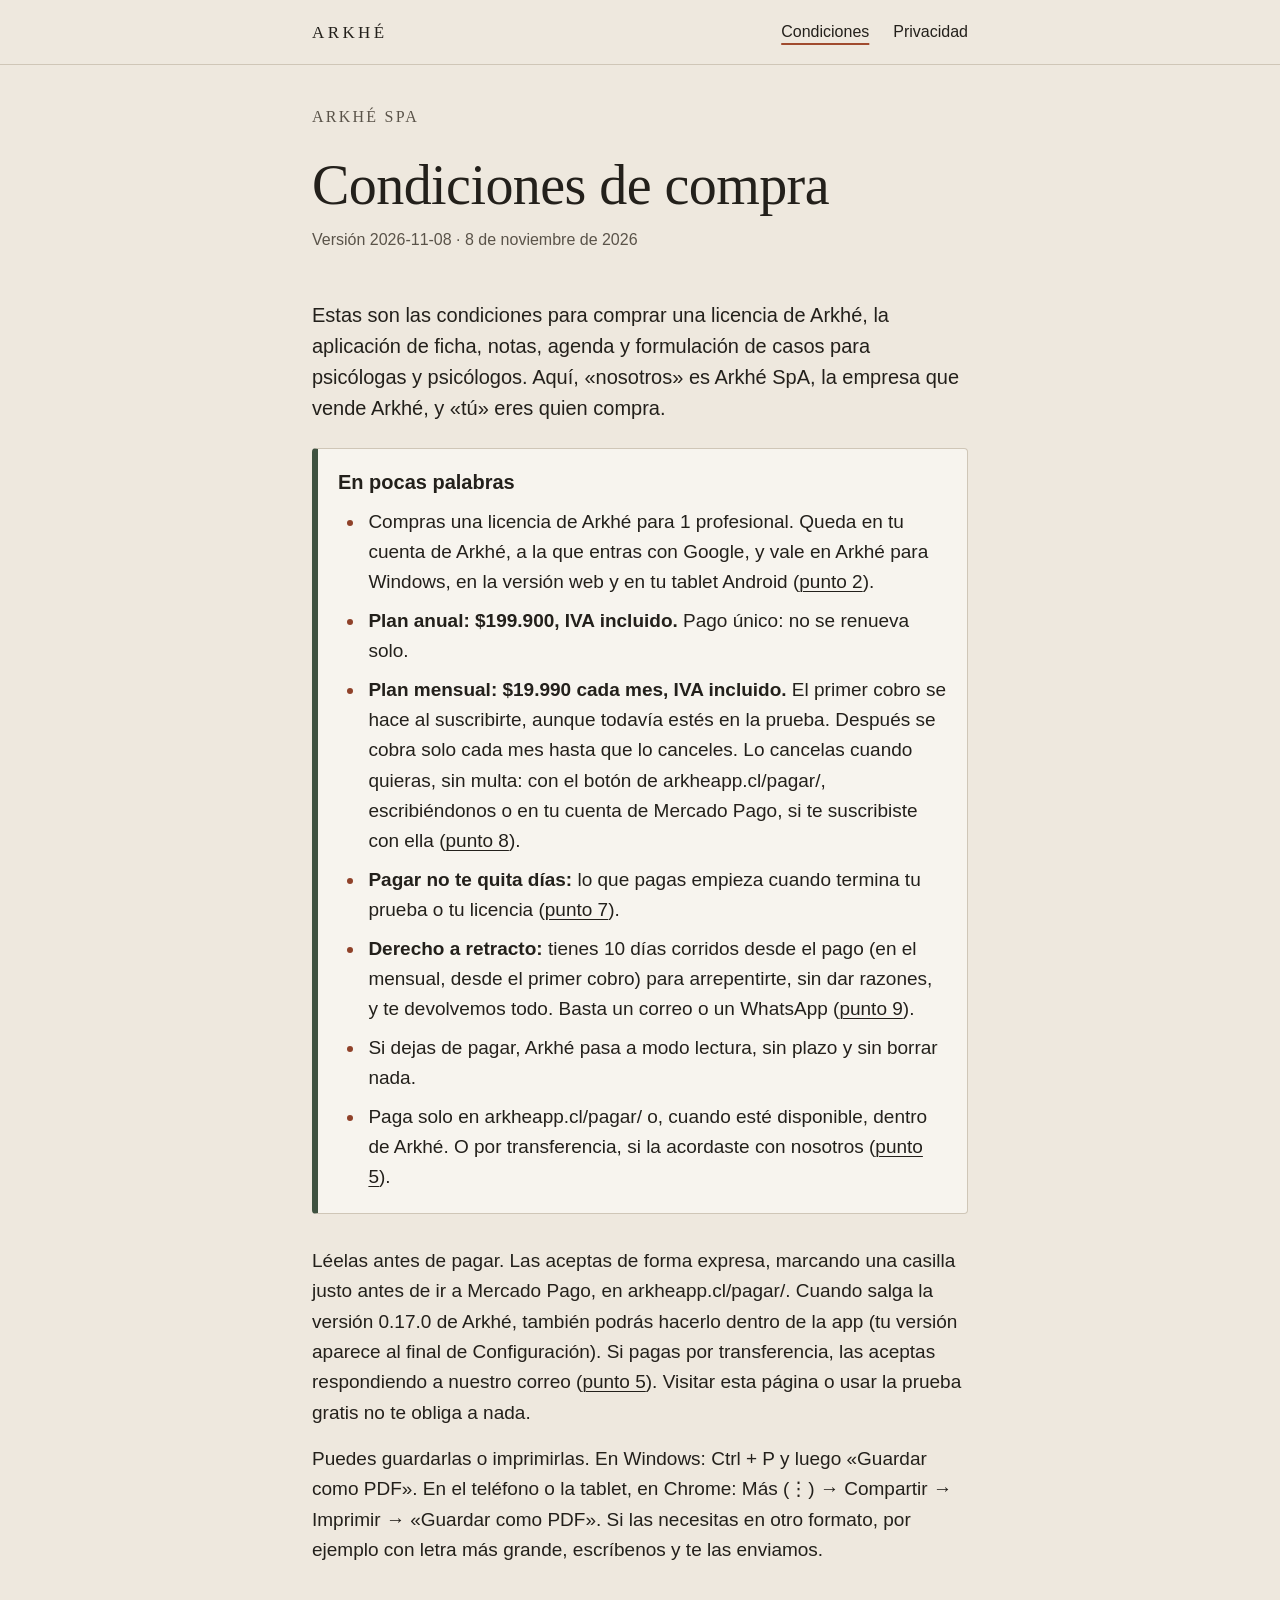
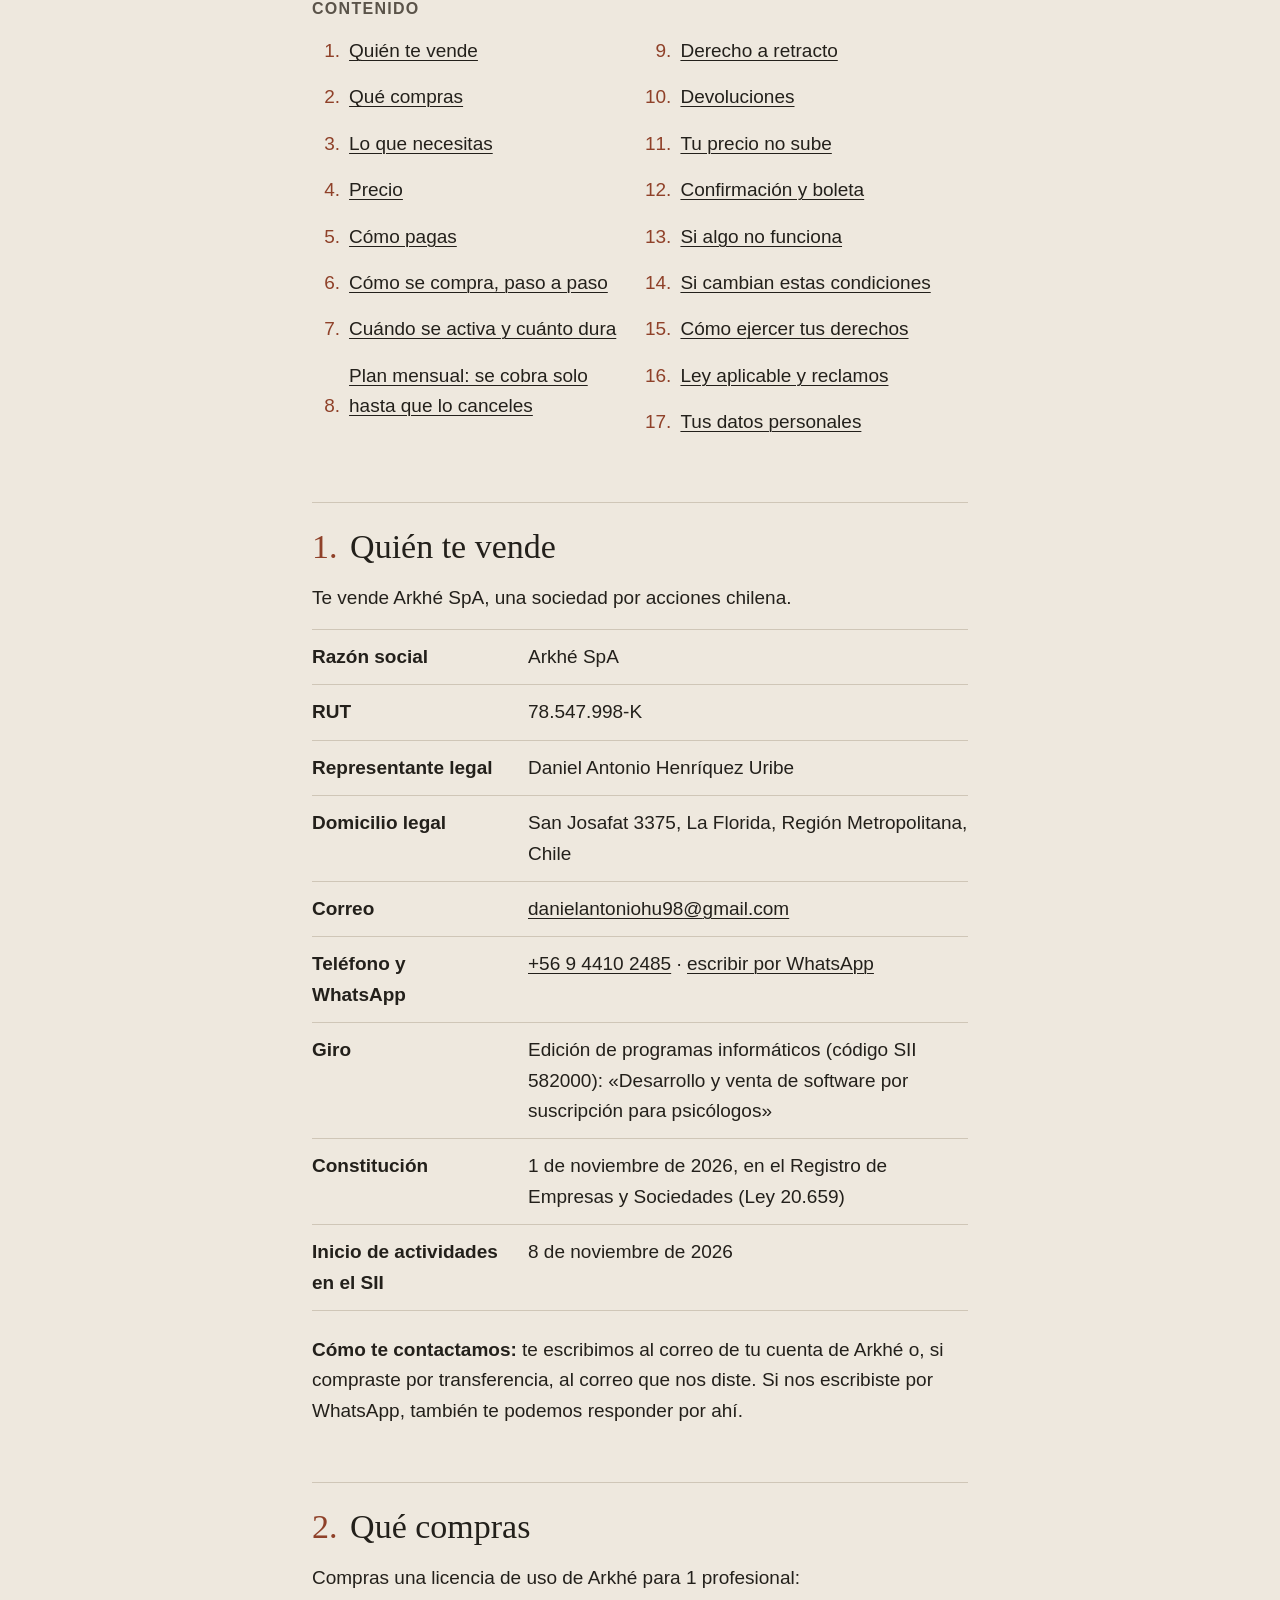
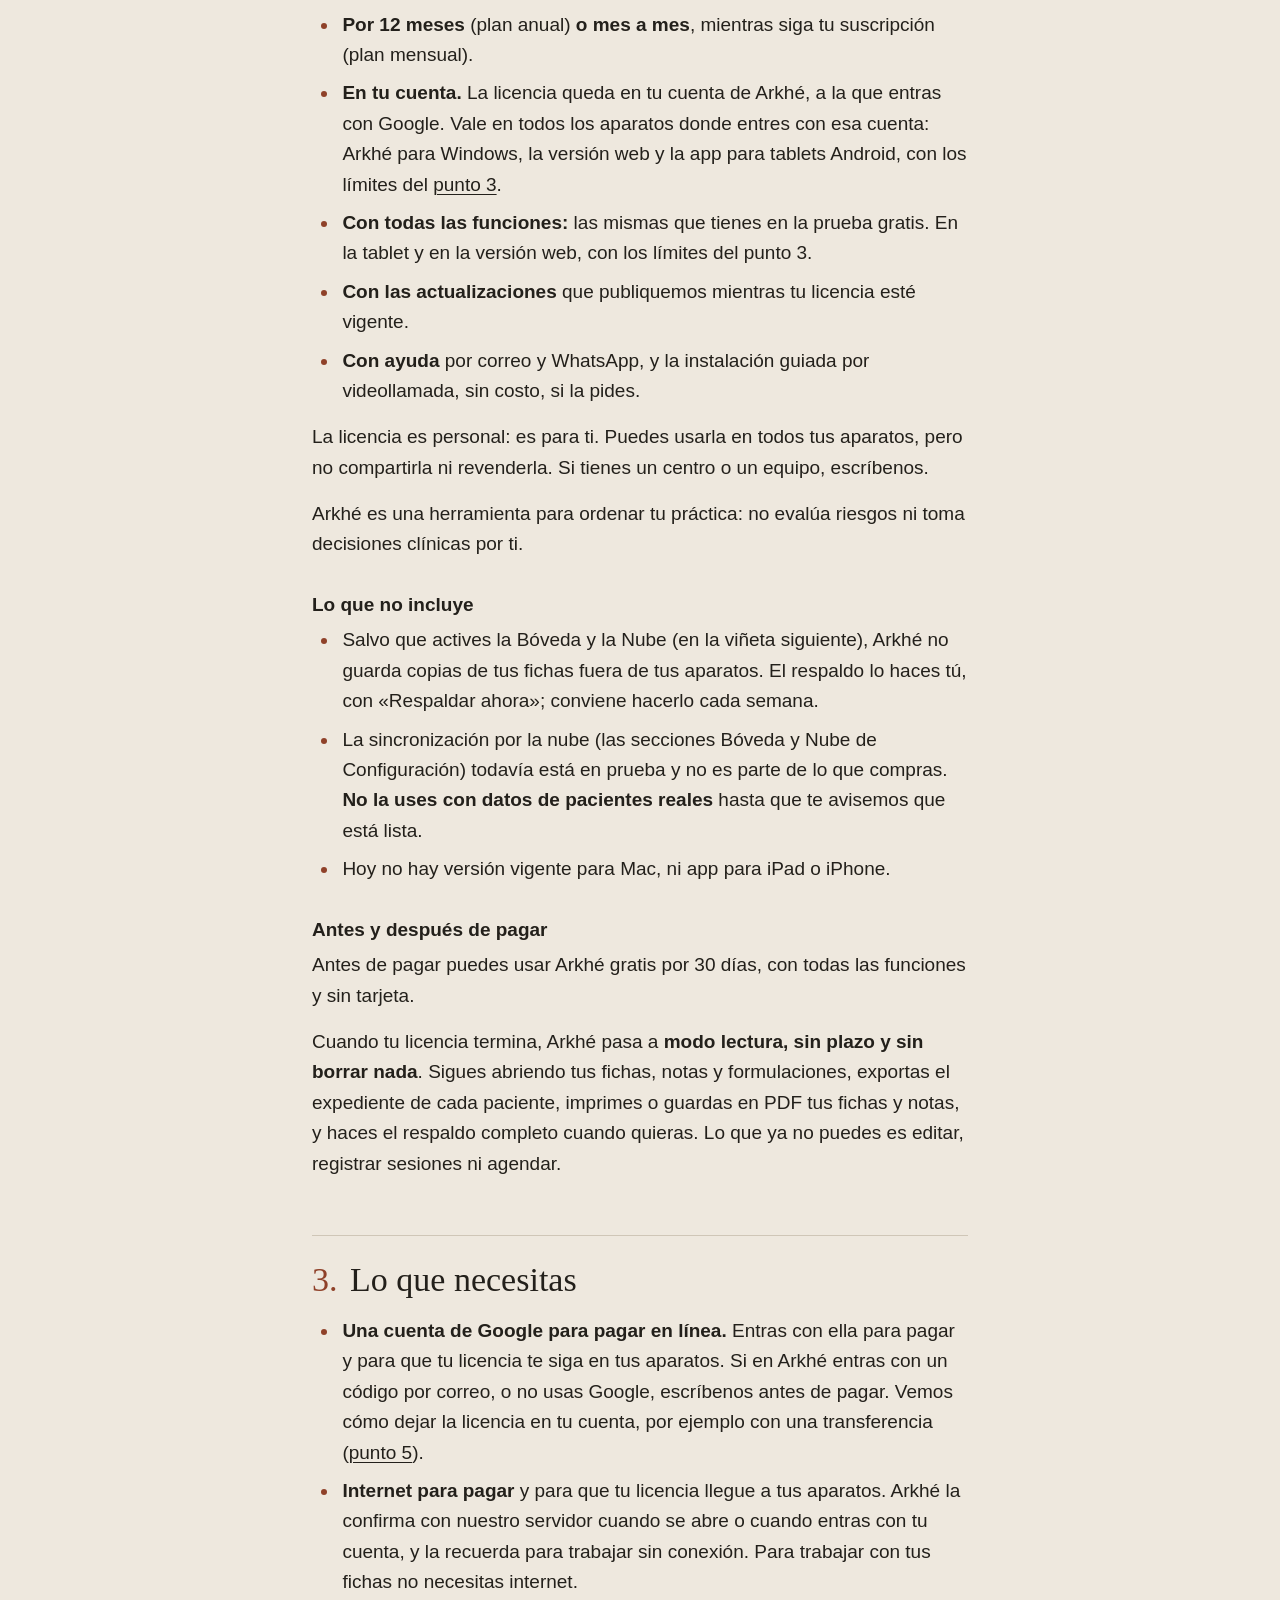
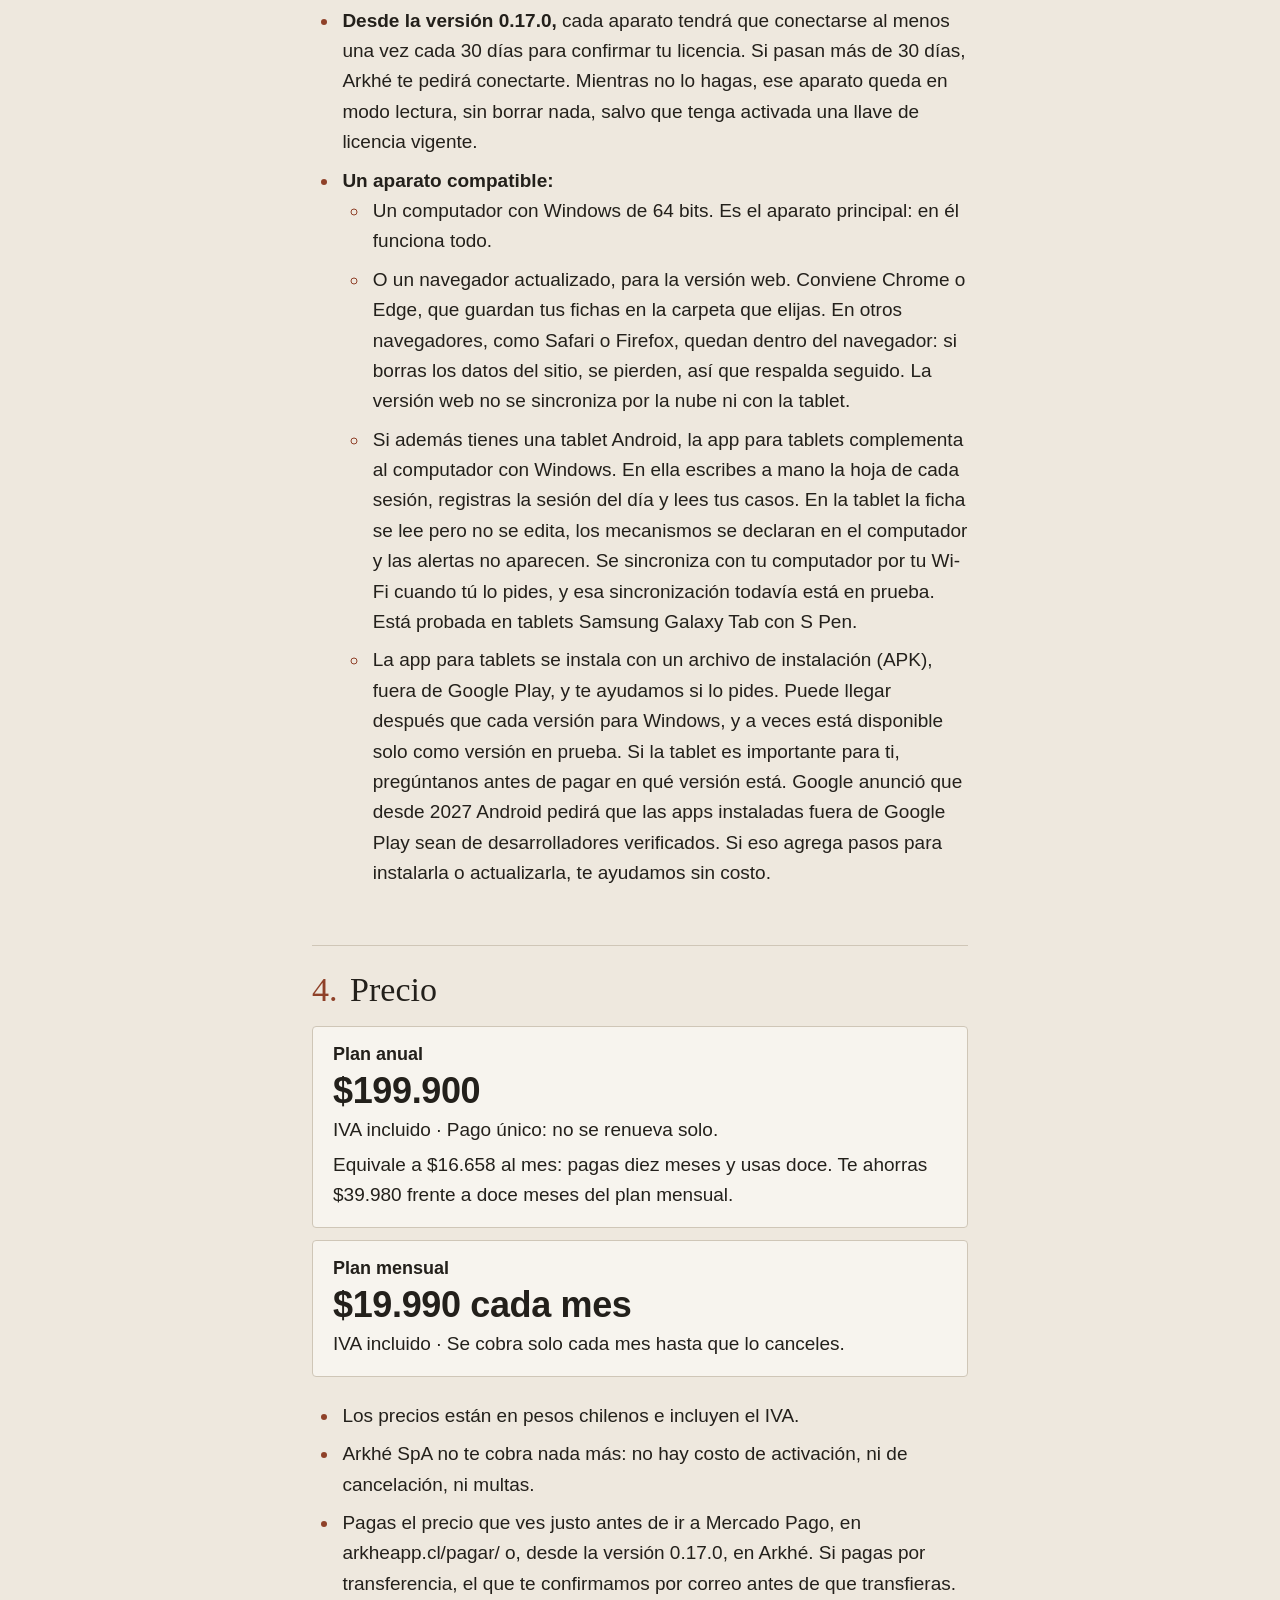
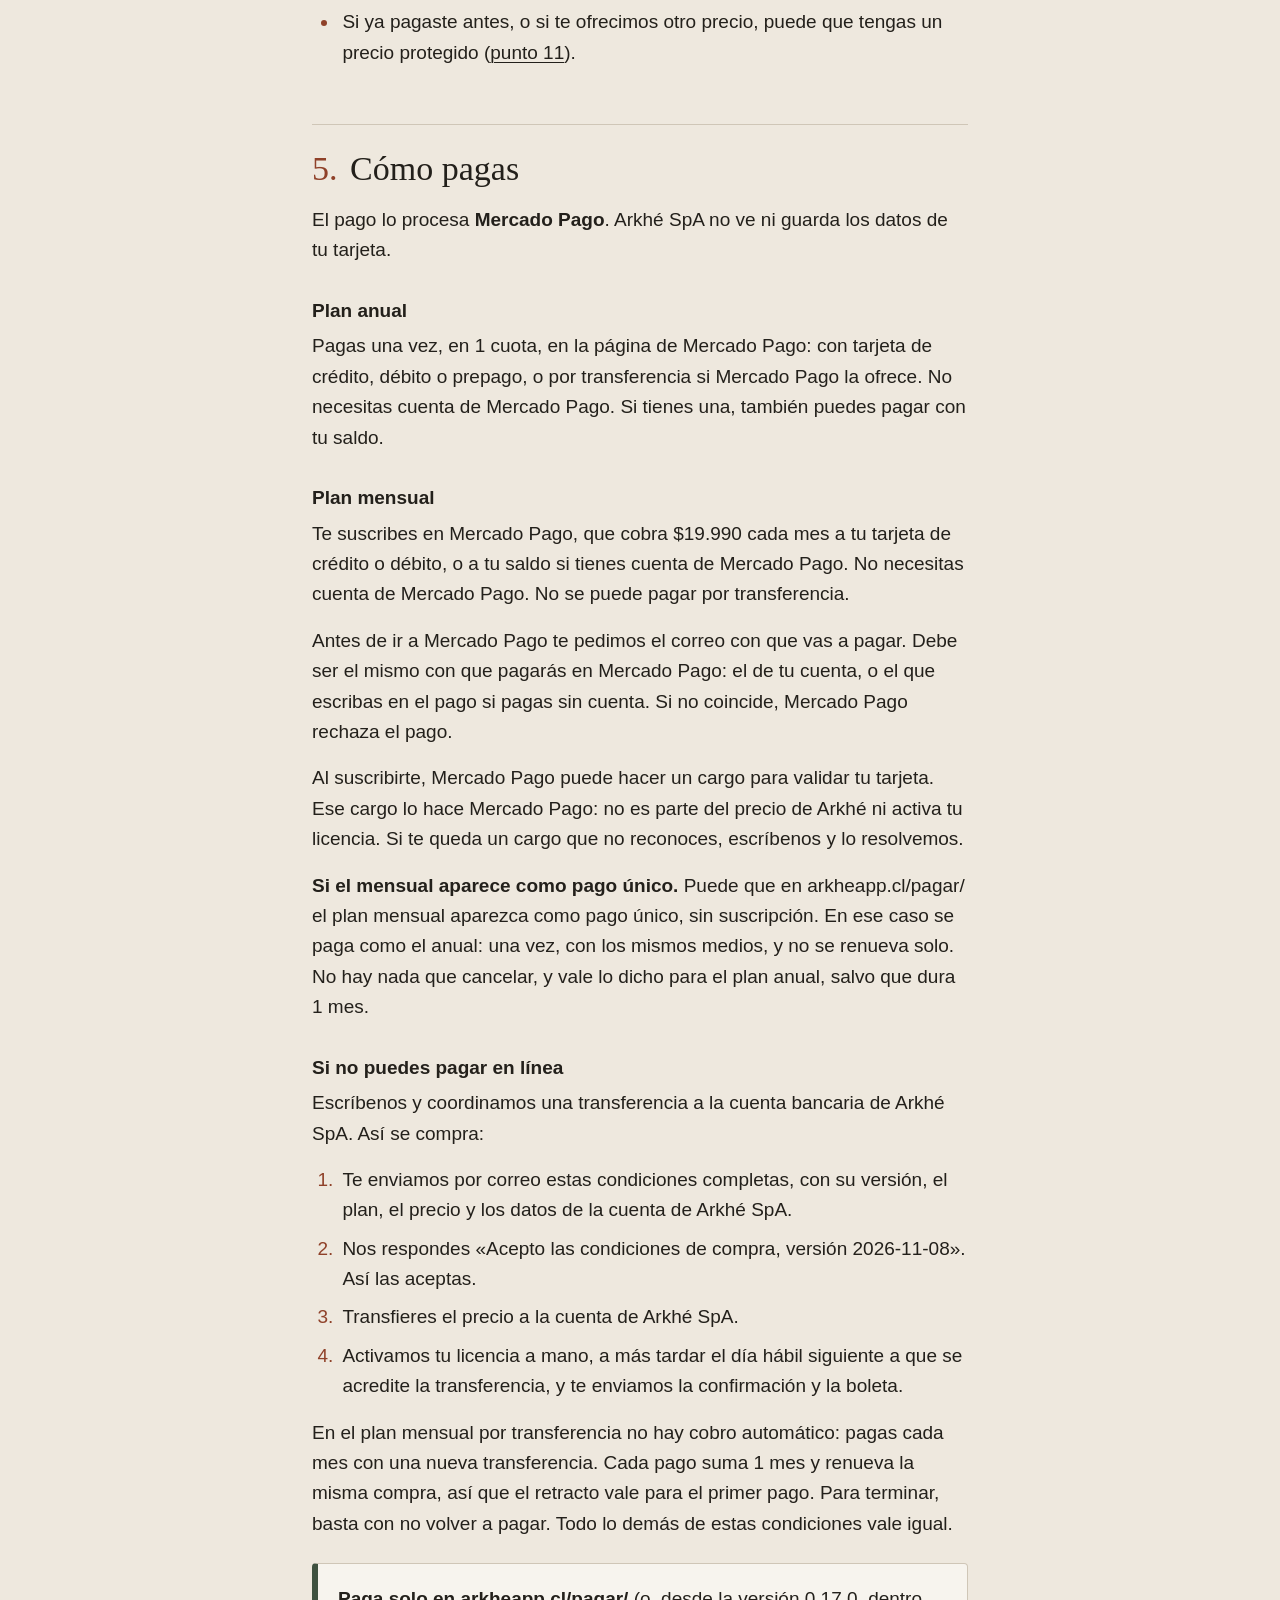
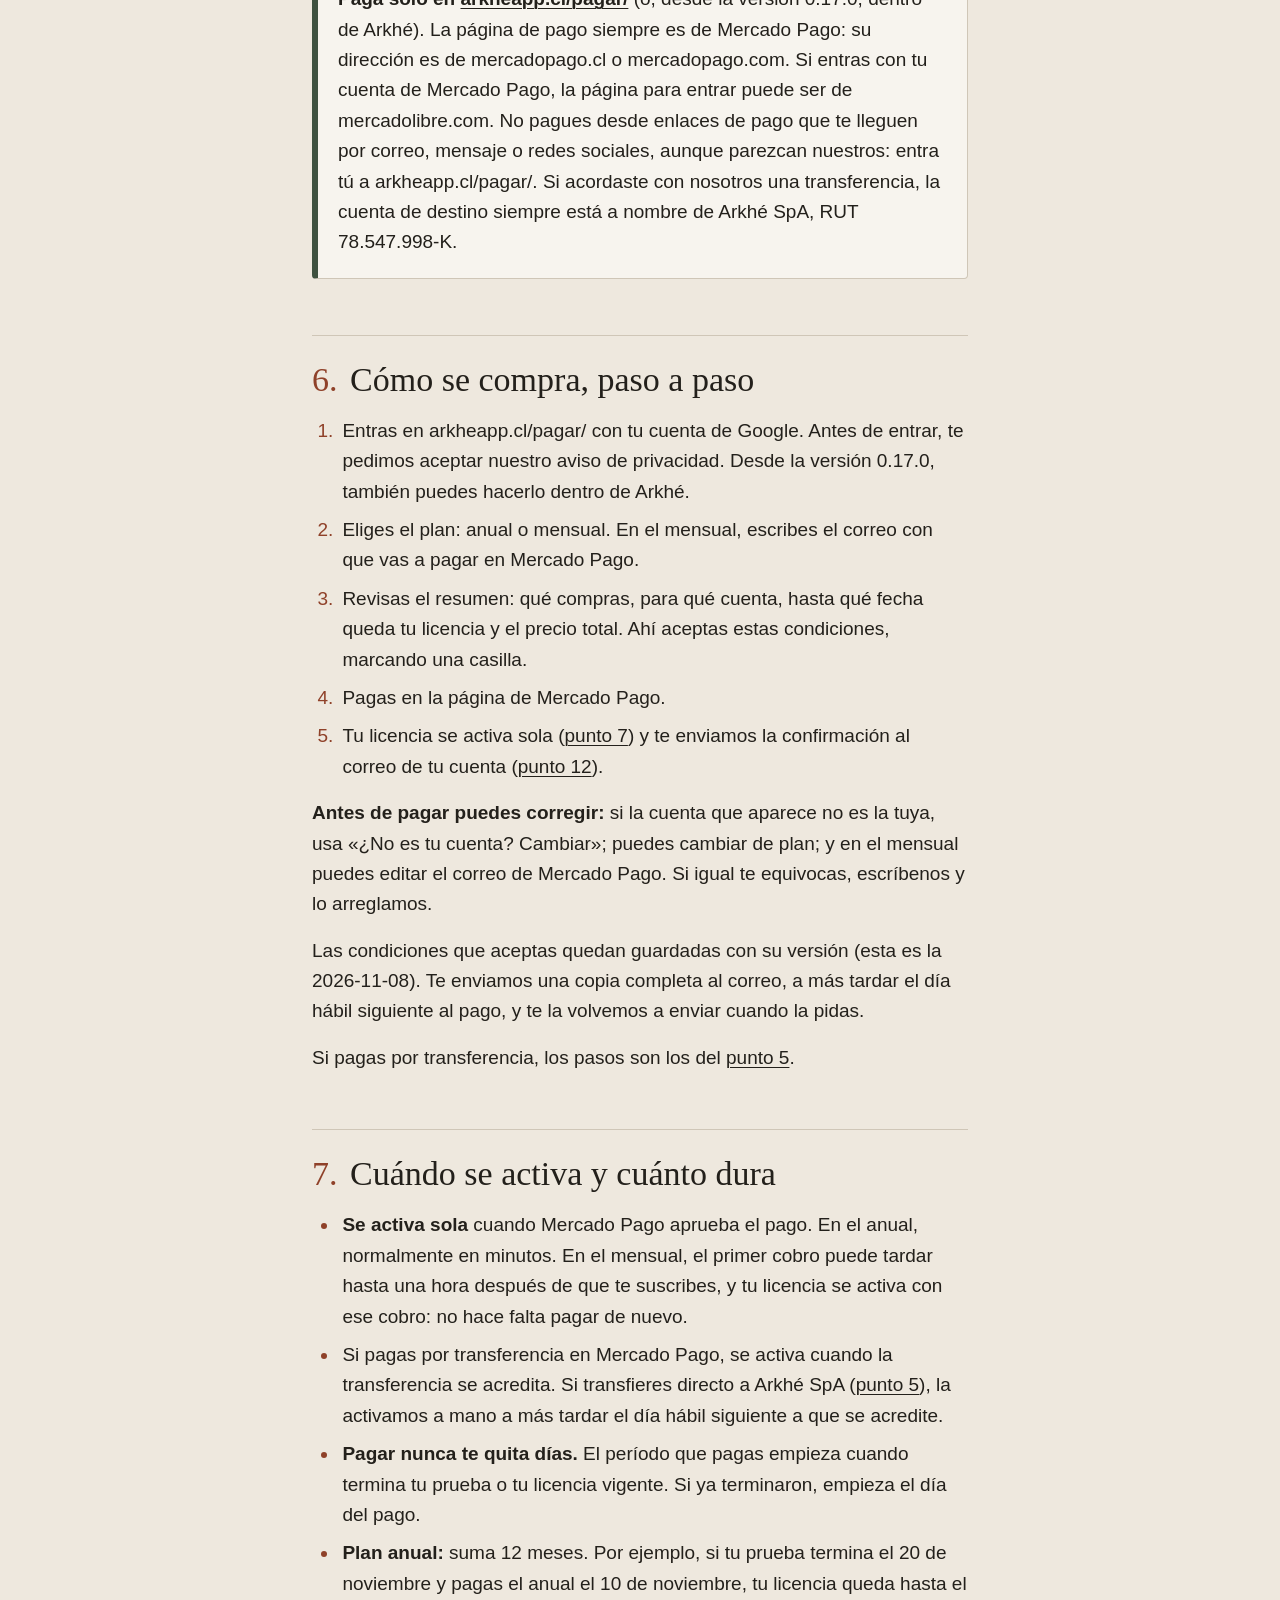
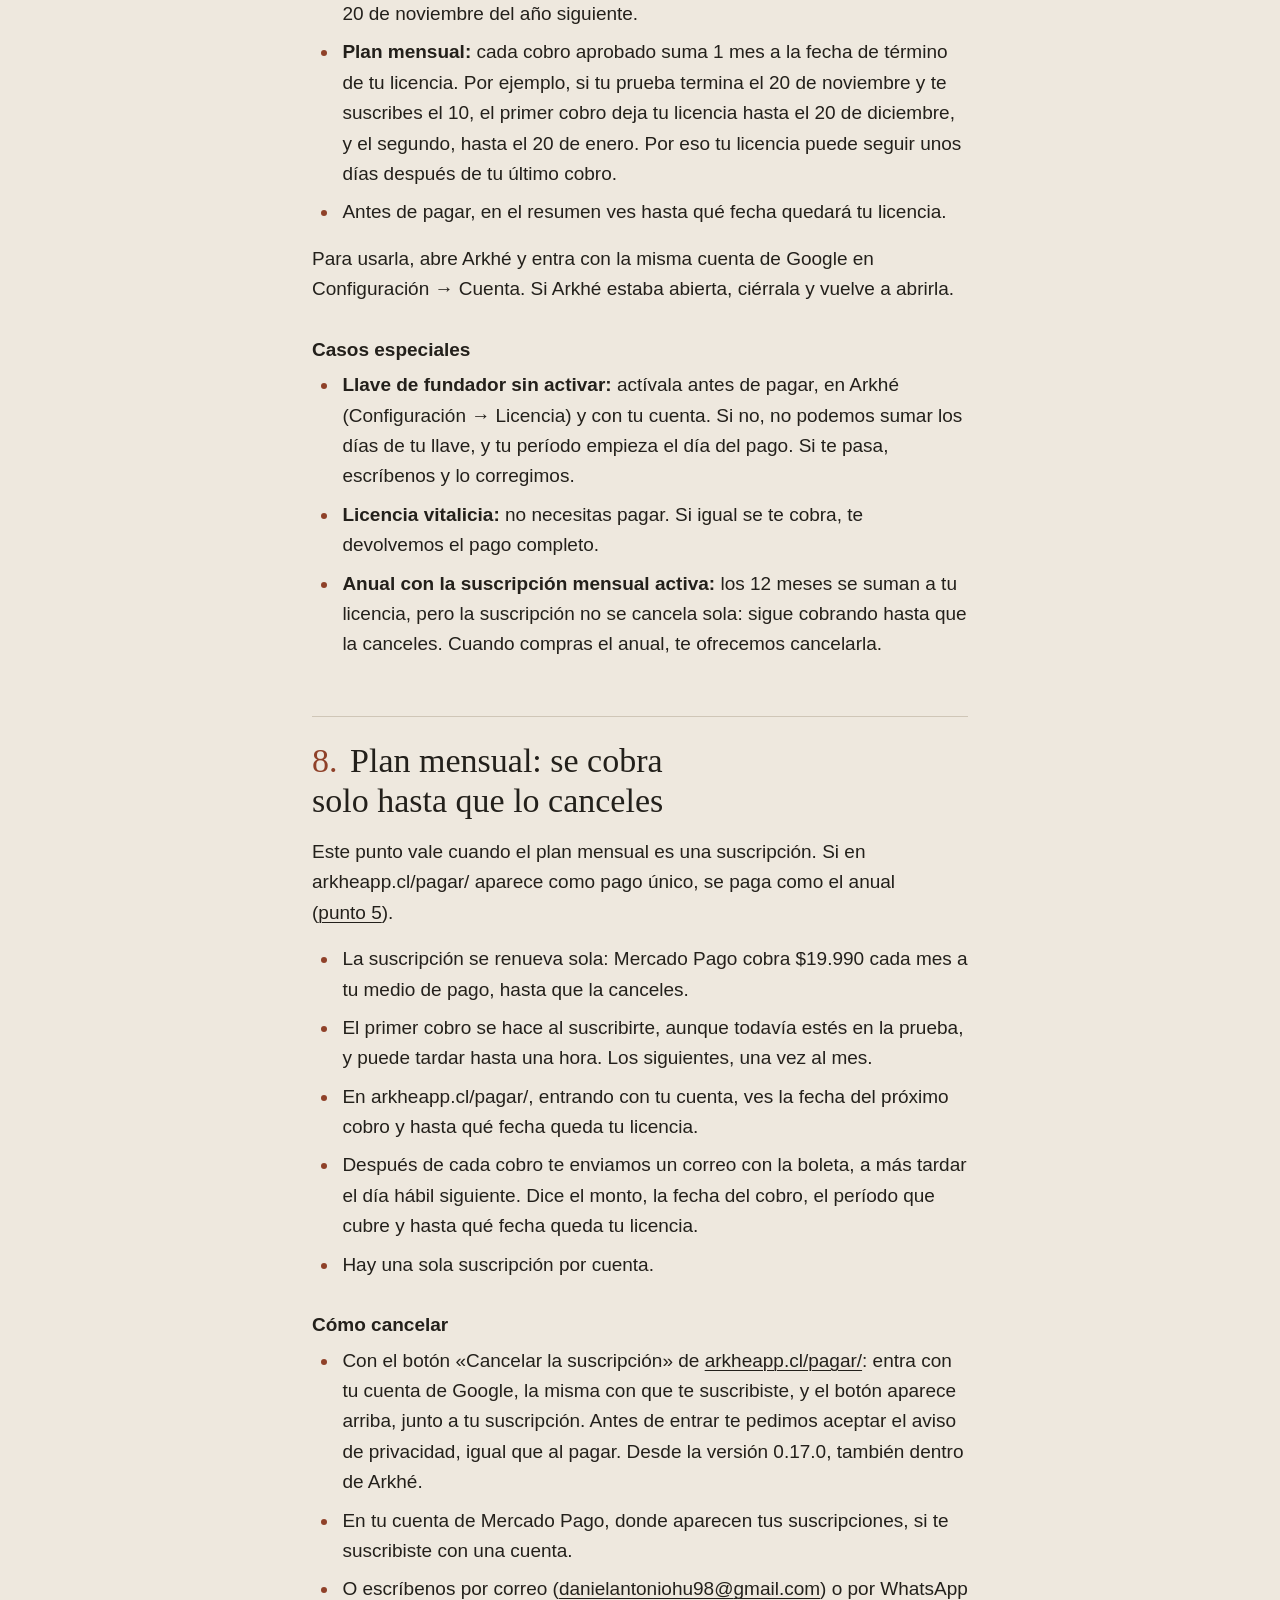
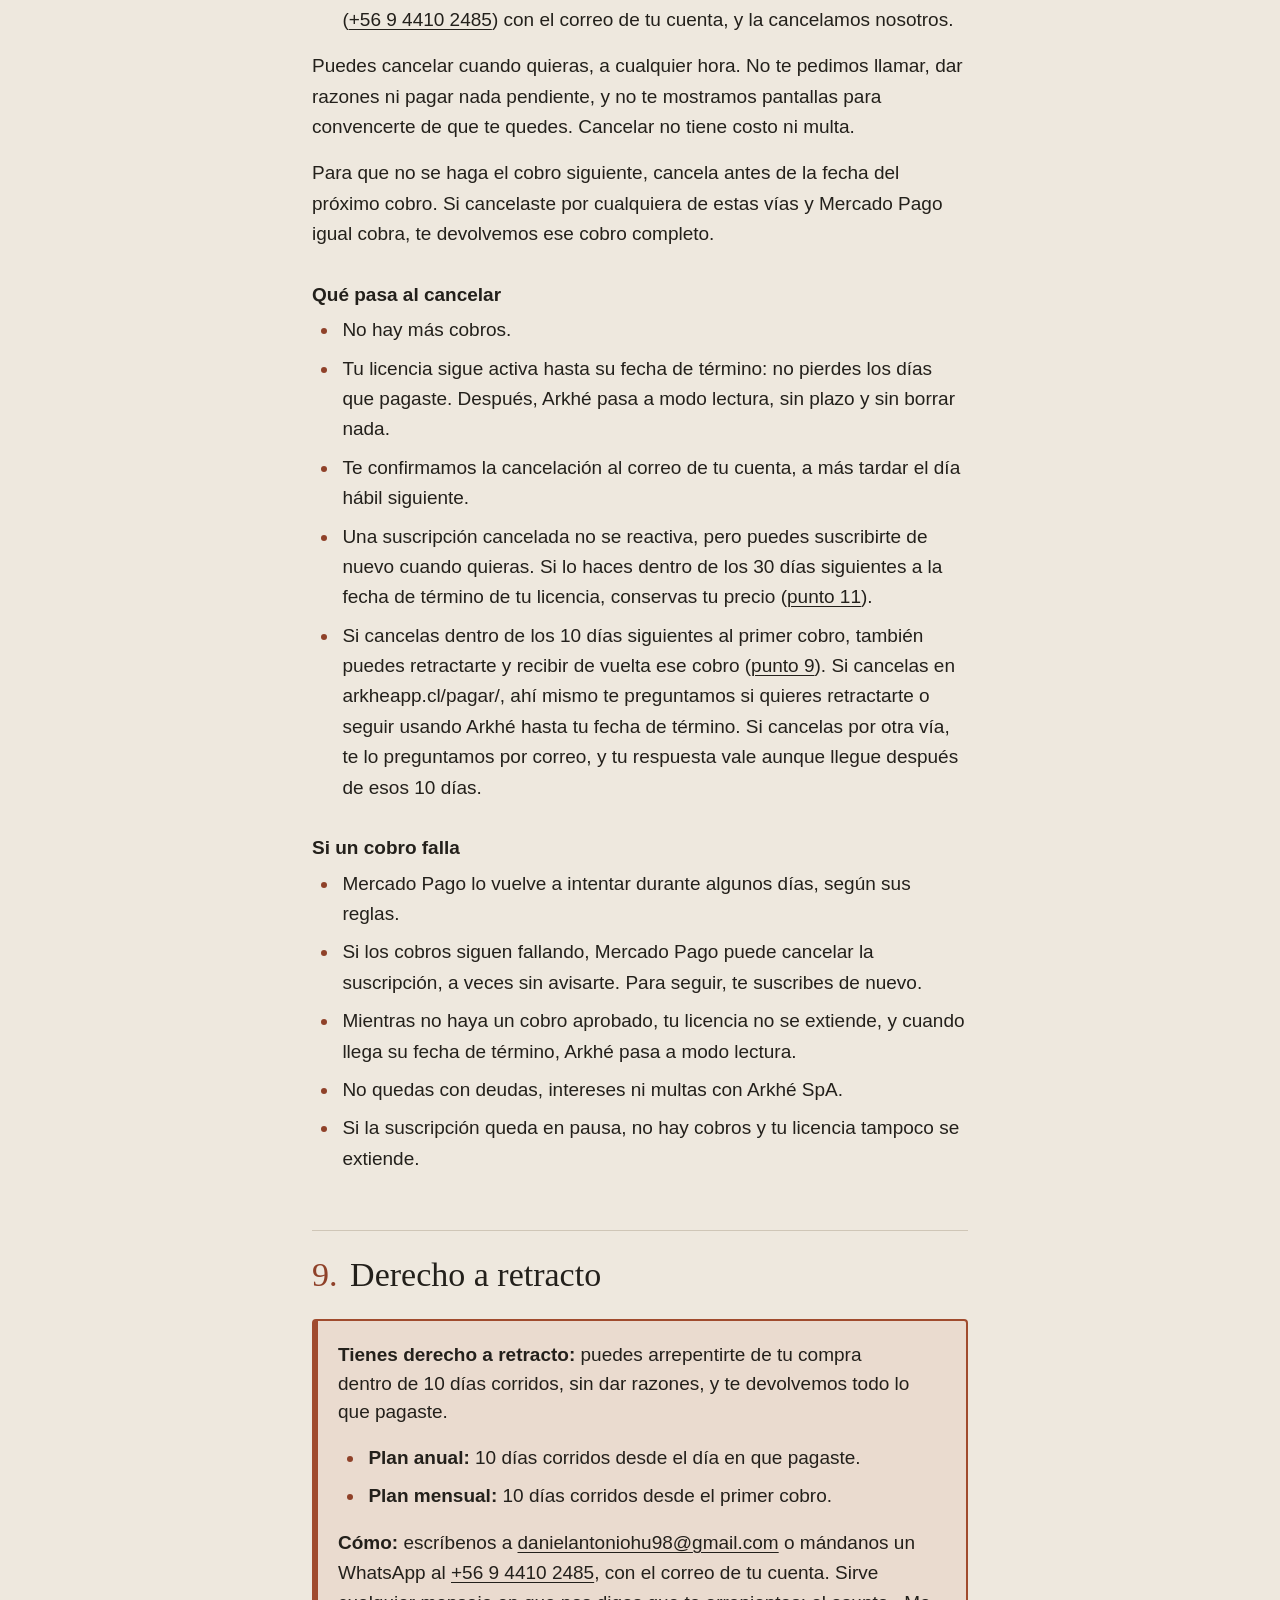
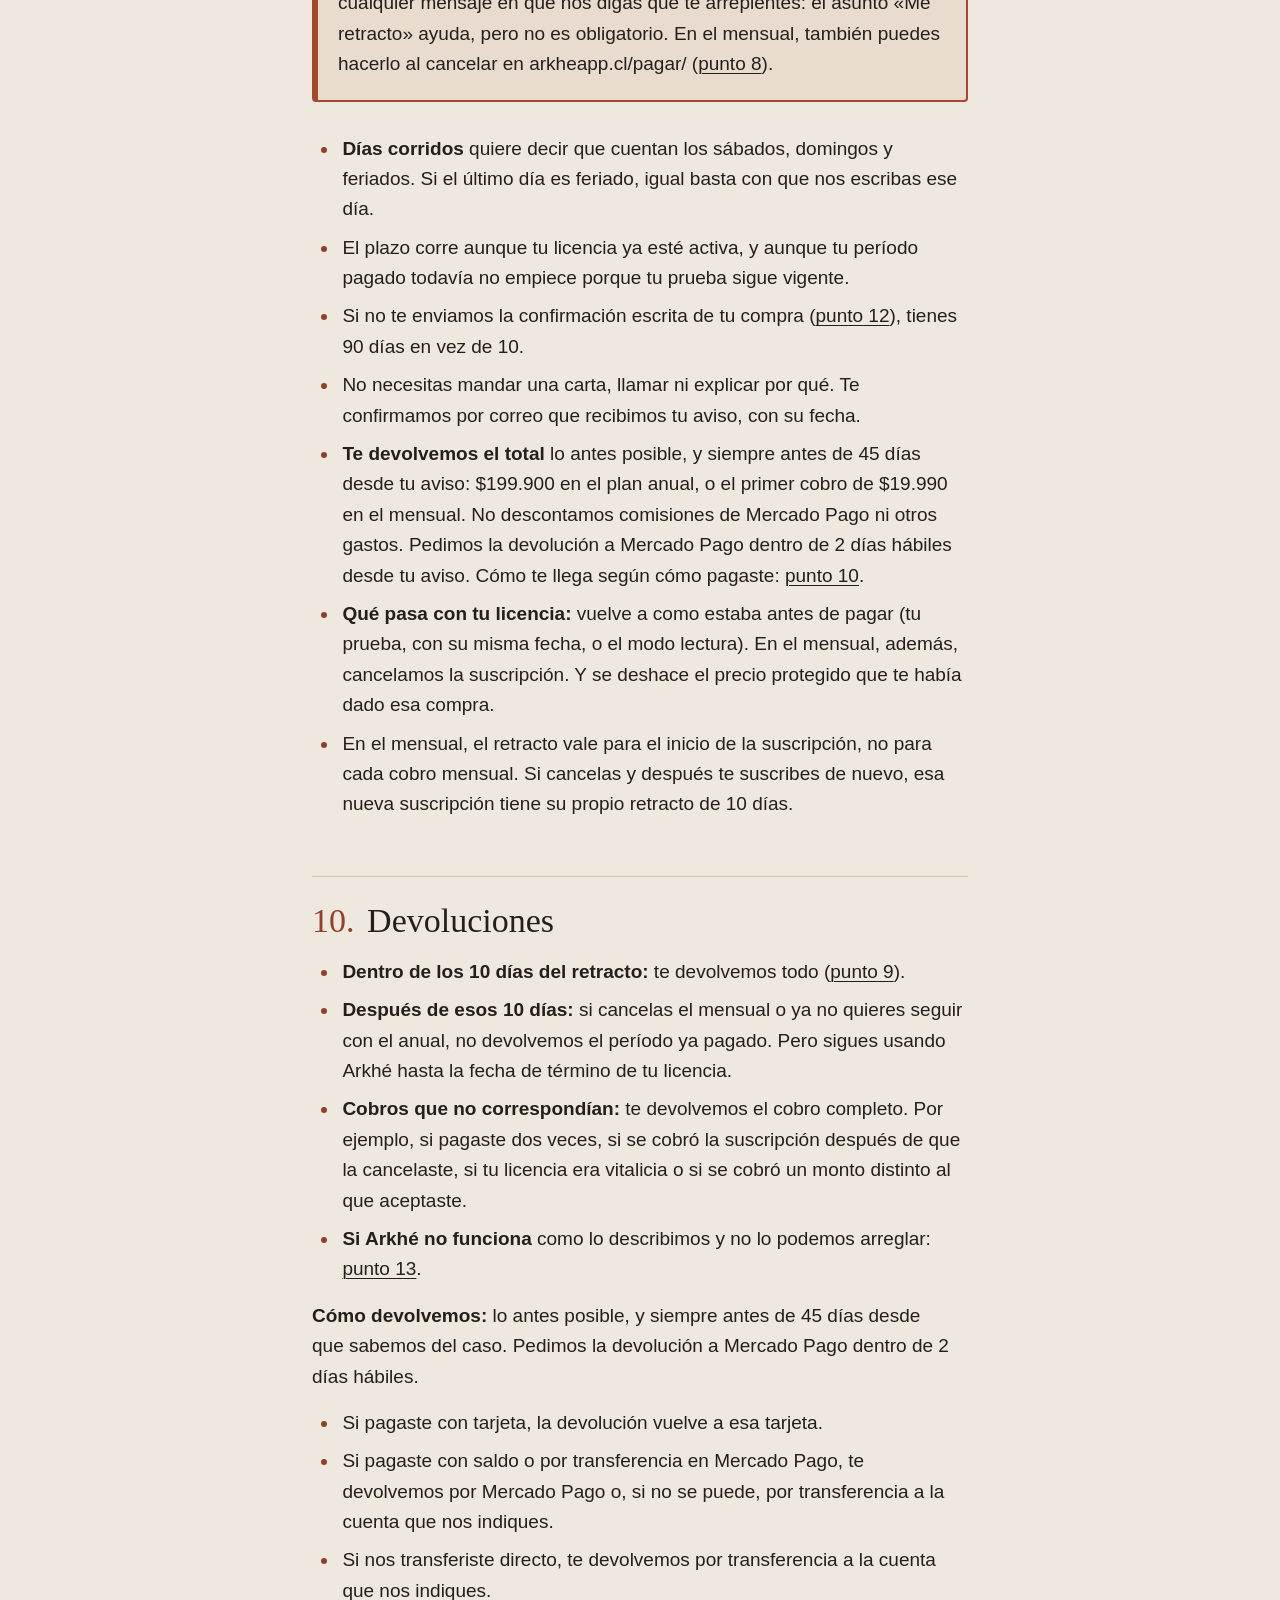
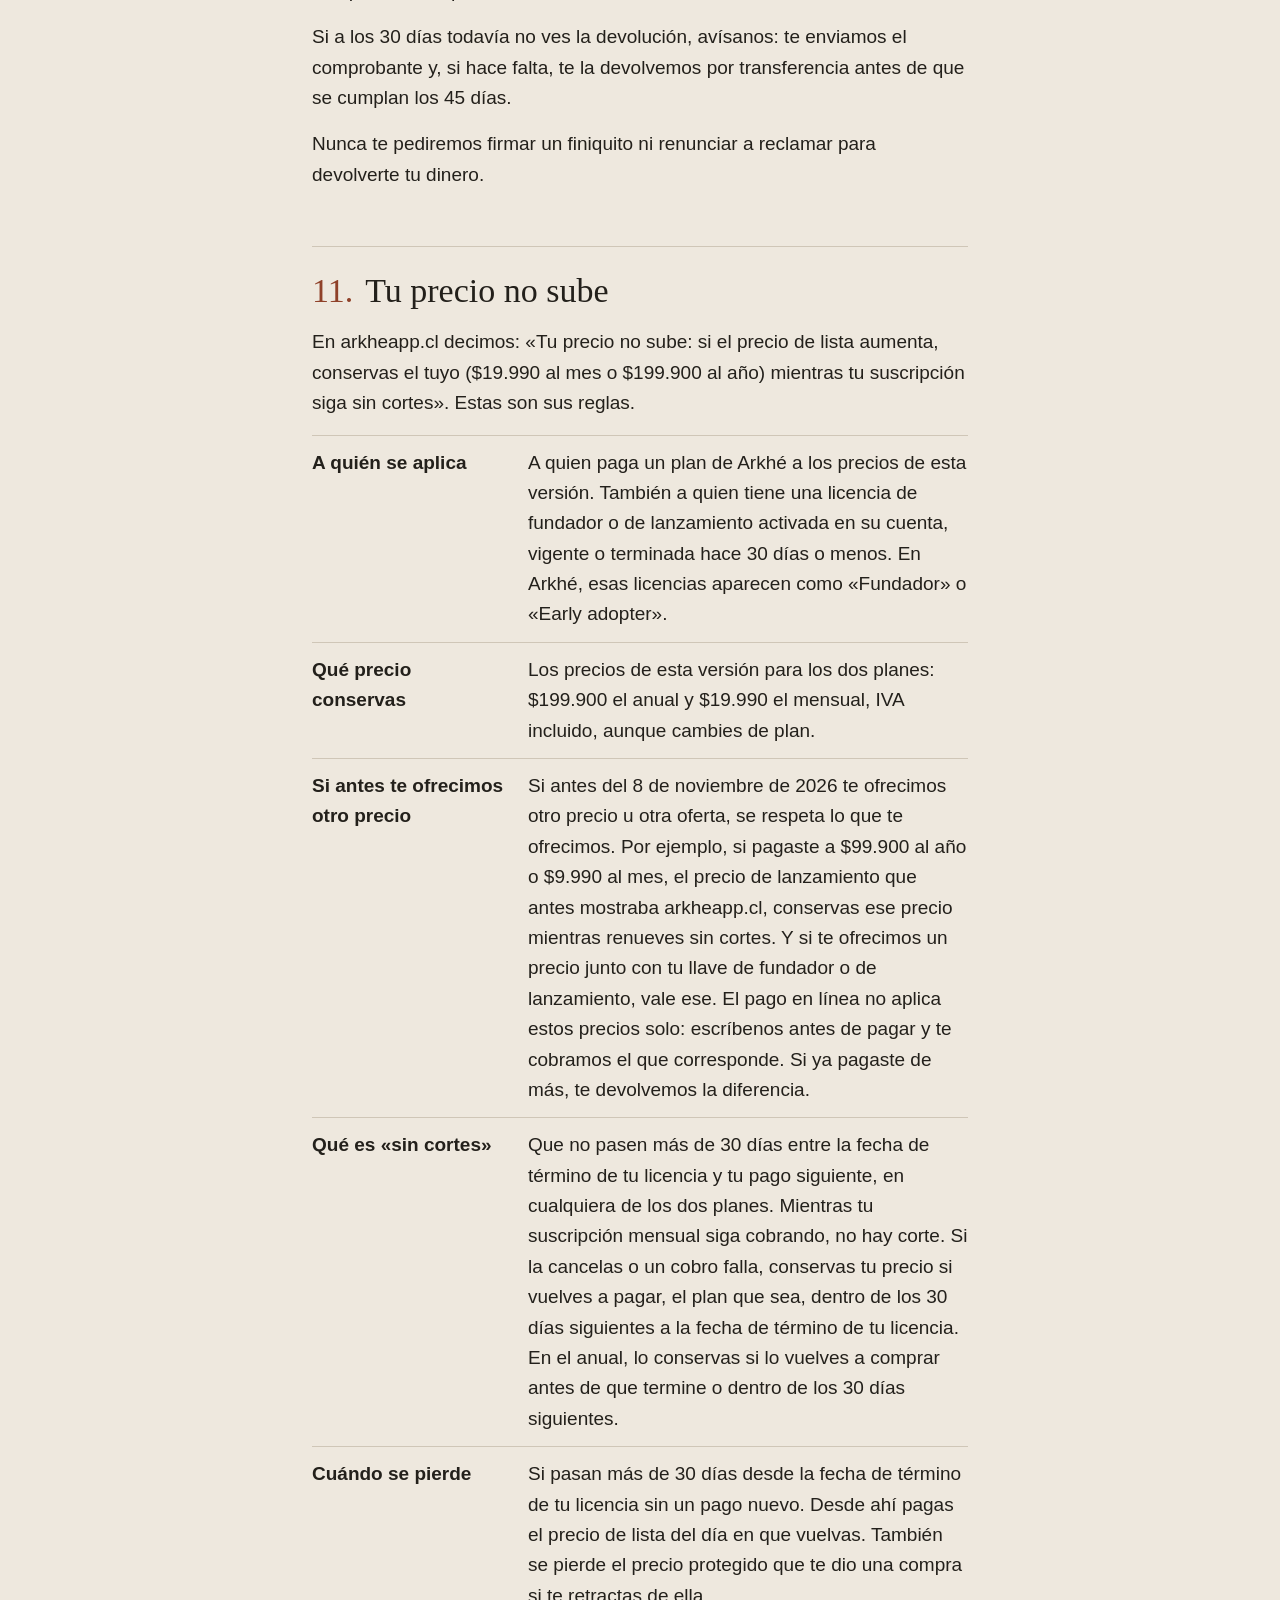
==== condiciones/index.html @ f4037d87 "Landing de Arkhé — 2026-11-11" ====
<!doctype html>
<html lang="es-CL">
<head>
<meta charset="utf-8">
<meta http-equiv="Content-Security-Policy" content="default-src 'self'; script-src 'self'; style-src 'self'; img-src 'self' data:; base-uri 'none'; form-action 'none'; object-src 'none'">
<meta name="viewport" content="width=device-width,initial-scale=1,viewport-fit=cover">
<meta name="referrer" content="no-referrer">
<title>Condiciones de compra · Arkhé</title>
<meta name="description" content="Condiciones para comprar una licencia de Arkhé a Arkhé SpA: precio, pago con Mercado Pago, suscripción mensual y cómo cancelarla, derecho a retracto de 10 días y devoluciones. Versión 2026-11-08.">
<link rel="canonical" href="https://arkheapp.cl/condiciones/">
<meta name="theme-color" content="#eee8de">
<link rel="icon" href="../assets/logo.svg" type="image/svg+xml">
<link rel="stylesheet" href="../paginas.css">
</head>
<body>
<a class="saltar" href="#contenido">Saltar al contenido</a>

<header class="sitio">
  <div class="sitio-cont">
    <a class="marca" href="../" aria-label="Arkhé: ir a la portada">ARKHÉ</a>
    <nav aria-label="Páginas de Arkhé SpA">
      <a href="../condiciones/" aria-current="page">Condiciones</a>
      <a href="../privacidad/">Privacidad</a>
    </nav>
  </div>
</header>

<main id="contenido" class="hoja">
  <header class="cabeza-doc">
    <p class="antetitulo">Arkhé SpA</p>
    <h1>Condiciones de compra</h1>
    <p class="version">Versión 2026-11-08 · 8 de noviembre de 2026</p>
    <p class="solo-impresion">Copia de https://arkheapp.cl/condiciones/</p>
  </header>

  <p class="bajada">Estas son las condiciones para comprar una licencia de Arkhé, la aplicación de ficha, notas, agenda y formulación de casos para psicólogas y psicólogos. Aquí, «nosotros» es Arkhé SpA, la empresa que vende Arkhé, y «tú» eres quien compra.</p>

  <section class="recuadro" aria-labelledby="t-resumen">
    <h2 id="t-resumen">En pocas palabras</h2>
    <ul>
      <li>Compras una licencia de Arkhé para 1 profesional. Queda en tu cuenta de Arkhé, a la que entras con Google, y vale en Arkhé para Windows, en la versión web y en tu tablet Android (<a href="#que-compras">punto 2</a>).</li>
      <li><strong>Plan anual: $199.900, IVA incluido.</strong> Pago único: no se renueva solo.</li>
      <li><strong>Plan mensual: $19.990 cada mes, IVA incluido.</strong> El primer cobro se hace al suscribirte, aunque todavía estés en la prueba. Después se cobra solo cada mes hasta que lo canceles. Lo cancelas cuando quieras, sin multa: con el botón de arkheapp.cl/pagar/, escribiéndonos o en tu cuenta de Mercado Pago, si te suscribiste con ella (<a href="#mensual">punto 8</a>).</li>
      <li><strong>Pagar no te quita días:</strong> lo que pagas empieza cuando termina tu prueba o tu licencia (<a href="#activacion">punto 7</a>).</li>
      <li><strong>Derecho a retracto:</strong> tienes 10 días corridos desde el pago (en el mensual, desde el primer cobro) para arrepentirte, sin dar razones, y te devolvemos todo. Basta un correo o un WhatsApp (<a href="#retracto">punto 9</a>).</li>
      <li>Si dejas de pagar, Arkhé pasa a modo lectura, sin plazo y sin borrar nada.</li>
      <li>Paga solo en arkheapp.cl/pagar/ o, cuando esté disponible, dentro de Arkhé. O por transferencia, si la acordaste con nosotros (<a href="#como-pagas">punto 5</a>).</li>
    </ul>
  </section>

  <p>Léelas antes de pagar. Las aceptas de forma expresa, marcando una casilla justo antes de ir a Mercado Pago, en arkheapp.cl/pagar/. Cuando salga la versión 0.17.0 de Arkhé, también podrás hacerlo dentro de la app (tu versión aparece al final de Configuración). Si pagas por transferencia, las aceptas respondiendo a nuestro correo (<a href="#como-pagas">punto 5</a>). Visitar esta página o usar la prueba gratis no te obliga a nada.</p>
  <p>Puedes guardarlas o imprimirlas. En Windows: Ctrl&nbsp;+&nbsp;P y luego «Guardar como PDF». En el teléfono o la tablet, en Chrome: Más (⋮) → Compartir → Imprimir → «Guardar como PDF». Si las necesitas en otro formato, por ejemplo con letra más grande, escríbenos y te las enviamos.</p>

  <nav class="indice" aria-labelledby="t-indice">
    <h2 id="t-indice">Contenido</h2>
    <ol>
      <li><a href="#vendedor">Quién te vende</a></li>
      <li><a href="#que-compras">Qué compras</a></li>
      <li><a href="#lo-que-necesitas">Lo que necesitas</a></li>
      <li><a href="#precio">Precio</a></li>
      <li><a href="#como-pagas">Cómo pagas</a></li>
      <li><a href="#paso-a-paso">Cómo se compra, paso a paso</a></li>
      <li><a href="#activacion">Cuándo se activa y cuánto dura</a></li>
      <li><a href="#mensual">Plan mensual: se cobra solo hasta que lo canceles</a></li>
      <li><a href="#retracto">Derecho a retracto</a></li>
      <li><a href="#devoluciones">Devoluciones</a></li>
      <li><a href="#precio-protegido">Tu precio no sube</a></li>
      <li><a href="#confirmacion">Confirmación y boleta</a></li>
      <li><a href="#si-algo-falla">Si algo no funciona</a></li>
      <li><a href="#cambios">Si cambian estas condiciones</a></li>
      <li><a href="#tus-derechos">Cómo ejercer tus derechos</a></li>
      <li><a href="#ley-aplicable">Ley aplicable y reclamos</a></li>
      <li><a href="#datos">Tus datos personales</a></li>
    </ol>
  </nav>

  <section>
    <h2 id="vendedor"><span class="num">1.</span> Quién te vende</h2>
    <p>Te vende Arkhé SpA, una sociedad por acciones chilena.</p>
    <dl class="ficha">
      <div><dt>Razón social</dt><dd>Arkhé SpA</dd></div>
      <div><dt>RUT</dt><dd>78.547.998-K</dd></div>
      <div><dt>Representante legal</dt><dd>Daniel Antonio Henríquez Uribe</dd></div>
      <div><dt>Domicilio legal</dt><dd>San Josafat 3375, La Florida, Región Metropolitana, Chile</dd></div>
      <div><dt>Correo</dt><dd><!--email_off--><a href="mailto:danielantoniohu98@gmail.com">danielantoniohu98@<wbr>gmail.com</a><!--/email_off--></dd></div>
      <div><dt>Teléfono y WhatsApp</dt><dd><a href="tel:+56944102485">+56&nbsp;9&nbsp;4410&nbsp;2485</a> · <a class="url" href="https://wa.me/56944102485" target="_blank" rel="noopener">escribir por WhatsApp<span class="solo-lector"> (se abre en otra pestaña)</span></a></dd></div>
      <div><dt>Giro</dt><dd>Edición de programas informáticos (código SII 582000): «Desarrollo y venta de software por suscripción para psicólogos»</dd></div>
      <div><dt>Constitución</dt><dd>1 de noviembre de 2026, en el Registro de Empresas y Sociedades (Ley 20.659)</dd></div>
      <div><dt>Inicio de actividades en el SII</dt><dd>8 de noviembre de 2026</dd></div>
    </dl>
    <p><strong>Cómo te contactamos:</strong> te escribimos al correo de tu cuenta de Arkhé o, si compraste por transferencia, al correo que nos diste. Si nos escribiste por WhatsApp, también te podemos responder por ahí.</p>
  </section>

  <section>
    <h2 id="que-compras"><span class="num">2.</span> Qué compras</h2>
    <p>Compras una licencia de uso de Arkhé para 1 profesional:</p>
    <ul>
      <li><strong>Por 12 meses</strong> (plan anual) <strong>o mes a mes</strong>, mientras siga tu suscripción (plan mensual).</li>
      <li><strong>En tu cuenta.</strong> La licencia queda en tu cuenta de Arkhé, a la que entras con Google. Vale en todos los aparatos donde entres con esa cuenta: Arkhé para Windows, la versión web y la app para tablets Android, con los límites del <a href="#lo-que-necesitas">punto 3</a>.</li>
      <li><strong>Con todas las funciones:</strong> las mismas que tienes en la prueba gratis. En la tablet y en la versión web, con los límites del punto 3.</li>
      <li><strong>Con las actualizaciones</strong> que publiquemos mientras tu licencia esté vigente.</li>
      <li><strong>Con ayuda</strong> por correo y WhatsApp, y la instalación guiada por videollamada, sin costo, si la pides.</li>
    </ul>
    <p>La licencia es personal: es para ti. Puedes usarla en todos tus aparatos, pero no compartirla ni revenderla. Si tienes un centro o un equipo, escríbenos.</p>
    <p>Arkhé es una herramienta para ordenar tu práctica: no evalúa riesgos ni toma decisiones clínicas por ti.</p>

    <h3>Lo que no incluye</h3>
    <ul>
      <li>Salvo que actives la Bóveda y la Nube (en la viñeta siguiente), Arkhé no guarda copias de tus fichas fuera de tus aparatos. El respaldo lo haces tú, con «Respaldar ahora»; conviene hacerlo cada semana.</li>
      <li>La sincronización por la nube (las secciones Bóveda y Nube de Configuración) todavía está en prueba y no es parte de lo que compras. <strong>No la uses con datos de pacientes reales</strong> hasta que te avisemos que está lista.</li>
      <li>Hoy no hay versión vigente para Mac, ni app para iPad o iPhone.</li>
    </ul>

    <h3>Antes y después de pagar</h3>
    <p>Antes de pagar puedes usar Arkhé gratis por 30 días, con todas las funciones y sin tarjeta.</p>
    <p>Cuando tu licencia termina, Arkhé pasa a <strong>modo lectura, sin plazo y sin borrar nada</strong>. Sigues abriendo tus fichas, notas y formulaciones, exportas el expediente de cada paciente, imprimes o guardas en PDF tus fichas y notas, y haces el respaldo completo cuando quieras. Lo que ya no puedes es editar, registrar sesiones ni agendar.</p>
  </section>

  <section>
    <h2 id="lo-que-necesitas"><span class="num">3.</span> Lo que necesitas</h2>
    <ul>
      <li><strong>Una cuenta de Google para pagar en línea.</strong> Entras con ella para pagar y para que tu licencia te siga en tus aparatos. Si en Arkhé entras con un código por correo, o no usas Google, escríbenos antes de pagar. Vemos cómo dejar la licencia en tu cuenta, por ejemplo con una transferencia (<a href="#como-pagas">punto 5</a>).</li>
      <li><strong>Internet para pagar</strong> y para que tu licencia llegue a tus aparatos. Arkhé la confirma con nuestro servidor cuando se abre o cuando entras con tu cuenta, y la recuerda para trabajar sin conexión. Para trabajar con tus fichas no necesitas internet.</li>
      <li><strong>Desde la versión 0.17.0,</strong> cada aparato tendrá que conectarse al menos una vez cada 30 días para confirmar tu licencia. Si pasan más de 30 días, Arkhé te pedirá conectarte. Mientras no lo hagas, ese aparato queda en modo lectura, sin borrar nada, salvo que tenga activada una llave de licencia vigente.</li>
      <li><strong>Un aparato compatible:</strong>
        <ul>
          <li>Un computador con Windows de 64 bits. Es el aparato principal: en él funciona todo.</li>
          <li>O un navegador actualizado, para la versión web. Conviene Chrome o Edge, que guardan tus fichas en la carpeta que elijas. En otros navegadores, como Safari o Firefox, quedan dentro del navegador: si borras los datos del sitio, se pierden, así que respalda seguido. La versión web no se sincroniza por la nube ni con la tablet.</li>
          <li>Si además tienes una tablet Android, la app para tablets complementa al computador con Windows. En ella escribes a mano la hoja de cada sesión, registras la sesión del día y lees tus casos. En la tablet la ficha se lee pero no se edita, los mecanismos se declaran en el computador y las alertas no aparecen. Se sincroniza con tu computador por tu Wi-Fi cuando tú lo pides, y esa sincronización todavía está en prueba. Está probada en tablets Samsung Galaxy Tab con S Pen.</li>
          <li>La app para tablets se instala con un archivo de instalación (APK), fuera de Google Play, y te ayudamos si lo pides. Puede llegar después que cada versión para Windows, y a veces está disponible solo como versión en prueba. Si la tablet es importante para ti, pregúntanos antes de pagar en qué versión está. Google anunció que desde 2027 Android pedirá que las apps instaladas fuera de Google Play sean de desarrolladores verificados. Si eso agrega pasos para instalarla o actualizarla, te ayudamos sin costo.</li>
        </ul>
      </li>
    </ul>
  </section>

  <section>
    <h2 id="precio"><span class="num">4.</span> Precio</h2>
    <dl class="precios">
      <div class="precio">
        <dt>Plan anual</dt>
        <dd><span class="monto">$199.900</span> IVA incluido · Pago único: no se renueva solo.</dd>
        <dd>Equivale a $16.658 al mes: pagas diez meses y usas doce. Te ahorras $39.980 frente a doce meses del plan mensual.</dd>
      </div>
      <div class="precio">
        <dt>Plan mensual</dt>
        <dd><span class="monto">$19.990 cada mes</span> IVA incluido · Se cobra solo cada mes hasta que lo canceles.</dd>
      </div>
    </dl>
    <ul>
      <li>Los precios están en pesos chilenos e incluyen el IVA.</li>
      <li>Arkhé SpA no te cobra nada más: no hay costo de activación, ni de cancelación, ni multas.</li>
      <li>Pagas el precio que ves justo antes de ir a Mercado Pago, en arkheapp.cl/pagar/ o, desde la versión 0.17.0, en Arkhé. Si pagas por transferencia, el que te confirmamos por correo antes de que transfieras.</li>
      <li>Si ya pagaste antes, o si te ofrecimos otro precio, puede que tengas un precio protegido (<a href="#precio-protegido">punto 11</a>).</li>
    </ul>
  </section>

  <section>
    <h2 id="como-pagas"><span class="num">5.</span> Cómo pagas</h2>
    <p>El pago lo procesa <strong>Mercado Pago</strong>. Arkhé SpA no ve ni guarda los datos de tu tarjeta.</p>

    <h3>Plan anual</h3>
    <p>Pagas una vez, en 1 cuota, en la página de Mercado Pago: con tarjeta de crédito, débito o prepago, o por transferencia si Mercado Pago la ofrece. No necesitas cuenta de Mercado Pago. Si tienes una, también puedes pagar con tu saldo.</p>

    <h3>Plan mensual</h3>
    <p>Te suscribes en Mercado Pago, que cobra $19.990 cada mes a tu tarjeta de crédito o débito, o a tu saldo si tienes cuenta de Mercado Pago. No necesitas cuenta de Mercado Pago. No se puede pagar por transferencia.</p>
    <p>Antes de ir a Mercado Pago te pedimos el correo con que vas a pagar. Debe ser el mismo con que pagarás en Mercado Pago: el de tu cuenta, o el que escribas en el pago si pagas sin cuenta. Si no coincide, Mercado Pago rechaza el pago.</p>
    <p>Al suscribirte, Mercado Pago puede hacer un cargo para validar tu tarjeta. Ese cargo lo hace Mercado Pago: no es parte del precio de Arkhé ni activa tu licencia. Si te queda un cargo que no reconoces, escríbenos y lo resolvemos.</p>
    <p><strong>Si el mensual aparece como pago único.</strong> Puede que en arkheapp.cl/pagar/ el plan mensual aparezca como pago único, sin suscripción. En ese caso se paga como el anual: una vez, con los mismos medios, y no se renueva solo. No hay nada que cancelar, y vale lo dicho para el plan anual, salvo que dura 1 mes.</p>

    <h3>Si no puedes pagar en línea</h3>
    <p>Escríbenos y coordinamos una transferencia a la cuenta bancaria de Arkhé SpA. Así se compra:</p>
    <ol>
      <li>Te enviamos por correo estas condiciones completas, con su versión, el plan, el precio y los datos de la cuenta de Arkhé SpA.</li>
      <li>Nos respondes «Acepto las condiciones de compra, versión 2026-11-08». Así las aceptas.</li>
      <li>Transfieres el precio a la cuenta de Arkhé SpA.</li>
      <li>Activamos tu licencia a mano, a más tardar el día hábil siguiente a que se acredite la transferencia, y te enviamos la confirmación y la boleta.</li>
    </ol>
    <p>En el plan mensual por transferencia no hay cobro automático: pagas cada mes con una nueva transferencia. Cada pago suma 1 mes y renueva la misma compra, así que el retracto vale para el primer pago. Para terminar, basta con no volver a pagar. Todo lo demás de estas condiciones vale igual.</p>

    <div class="recuadro">
      <p><strong>Paga solo en <a href="../pagar/">arkheapp.cl/pagar/</a></strong> (o, desde la versión 0.17.0, dentro de Arkhé). La página de pago siempre es de Mercado Pago: su dirección es de mercadopago.cl o mercadopago.com. Si entras con tu cuenta de Mercado Pago, la página para entrar puede ser de mercadolibre.com. No pagues desde enlaces de pago que te lleguen por correo, mensaje o redes sociales, aunque parezcan nuestros: entra tú a arkheapp.cl/pagar/. Si acordaste con nosotros una transferencia, la cuenta de destino siempre está a nombre de Arkhé SpA, RUT 78.547.998-K.</p>
    </div>
  </section>

  <section>
    <h2 id="paso-a-paso"><span class="num">6.</span> Cómo se compra, paso a paso</h2>
    <ol>
      <li>Entras en arkheapp.cl/pagar/ con tu cuenta de Google. Antes de entrar, te pedimos aceptar nuestro aviso de privacidad. Desde la versión 0.17.0, también puedes hacerlo dentro de Arkhé.</li>
      <li>Eliges el plan: anual o mensual. En el mensual, escribes el correo con que vas a pagar en Mercado Pago.</li>
      <li>Revisas el resumen: qué compras, para qué cuenta, hasta qué fecha queda tu licencia y el precio total. Ahí aceptas estas condiciones, marcando una casilla.</li>
      <li>Pagas en la página de Mercado Pago.</li>
      <li>Tu licencia se activa sola (<a href="#activacion">punto 7</a>) y te enviamos la confirmación al correo de tu cuenta (<a href="#confirmacion">punto 12</a>).</li>
    </ol>
    <p><strong>Antes de pagar puedes corregir:</strong> si la cuenta que aparece no es la tuya, usa «¿No es tu cuenta? Cambiar»; puedes cambiar de plan; y en el mensual puedes editar el correo de Mercado Pago. Si igual te equivocas, escríbenos y lo arreglamos.</p>
    <p>Las condiciones que aceptas quedan guardadas con su versión (esta es la 2026-11-08). Te enviamos una copia completa al correo, a más tardar el día hábil siguiente al pago, y te la volvemos a enviar cuando la pidas.</p>
    <p>Si pagas por transferencia, los pasos son los del <a href="#como-pagas">punto 5</a>.</p>
  </section>

  <section>
    <h2 id="activacion"><span class="num">7.</span> Cuándo se activa y cuánto dura</h2>
    <ul>
      <li><strong>Se activa sola</strong> cuando Mercado Pago aprueba el pago. En el anual, normalmente en minutos. En el mensual, el primer cobro puede tardar hasta una hora después de que te suscribes, y tu licencia se activa con ese cobro: no hace falta pagar de nuevo.</li>
      <li>Si pagas por transferencia en Mercado Pago, se activa cuando la transferencia se acredita. Si transfieres directo a Arkhé SpA (<a href="#como-pagas">punto 5</a>), la activamos a mano a más tardar el día hábil siguiente a que se acredite.</li>
      <li><strong>Pagar nunca te quita días.</strong> El período que pagas empieza cuando termina tu prueba o tu licencia vigente. Si ya terminaron, empieza el día del pago.</li>
      <li><strong>Plan anual:</strong> suma 12 meses. Por ejemplo, si tu prueba termina el 20 de noviembre y pagas el anual el 10 de noviembre, tu licencia queda hasta el 20 de noviembre del año siguiente.</li>
      <li><strong>Plan mensual:</strong> cada cobro aprobado suma 1 mes a la fecha de término de tu licencia. Por ejemplo, si tu prueba termina el 20 de noviembre y te suscribes el 10, el primer cobro deja tu licencia hasta el 20 de diciembre, y el segundo, hasta el 20 de enero. Por eso tu licencia puede seguir unos días después de tu último cobro.</li>
      <li>Antes de pagar, en el resumen ves hasta qué fecha quedará tu licencia.</li>
    </ul>
    <p>Para usarla, abre Arkhé y entra con la misma cuenta de Google en Configuración → Cuenta. Si Arkhé estaba abierta, ciérrala y vuelve a abrirla.</p>

    <h3>Casos especiales</h3>
    <ul>
      <li><strong>Llave de fundador sin activar:</strong> actívala antes de pagar, en Arkhé (Configuración → Licencia) y con tu cuenta. Si no, no podemos sumar los días de tu llave, y tu período empieza el día del pago. Si te pasa, escríbenos y lo corregimos.</li>
      <li><strong>Licencia vitalicia:</strong> no necesitas pagar. Si igual se te cobra, te devolvemos el pago completo.</li>
      <li><strong>Anual con la suscripción mensual activa:</strong> los 12 meses se suman a tu licencia, pero la suscripción no se cancela sola: sigue cobrando hasta que la canceles. Cuando compras el anual, te ofrecemos cancelarla.</li>
    </ul>
  </section>

  <section>
    <h2 id="mensual"><span class="num">8.</span> Plan mensual: se cobra solo hasta que lo canceles</h2>
    <p>Este punto vale cuando el plan mensual es una suscripción. Si en arkheapp.cl/pagar/ aparece como pago único, se paga como el anual (<a href="#como-pagas">punto 5</a>).</p>
    <ul>
      <li>La suscripción se renueva sola: Mercado Pago cobra $19.990 cada mes a tu medio de pago, hasta que la canceles.</li>
      <li>El primer cobro se hace al suscribirte, aunque todavía estés en la prueba, y puede tardar hasta una hora. Los siguientes, una vez al mes.</li>
      <li>En arkheapp.cl/pagar/, entrando con tu cuenta, ves la fecha del próximo cobro y hasta qué fecha queda tu licencia.</li>
      <li>Después de cada cobro te enviamos un correo con la boleta, a más tardar el día hábil siguiente. Dice el monto, la fecha del cobro, el período que cubre y hasta qué fecha queda tu licencia.</li>
      <li>Hay una sola suscripción por cuenta.</li>
    </ul>

    <h3>Cómo cancelar</h3>
    <ul>
      <li>Con el botón «Cancelar la suscripción» de <a href="../pagar/">arkheapp.cl/pagar/</a>: entra con tu cuenta de Google, la misma con que te suscribiste, y el botón aparece arriba, junto a tu suscripción. Antes de entrar te pedimos aceptar el aviso de privacidad, igual que al pagar. Desde la versión 0.17.0, también dentro de Arkhé.</li>
      <li>En tu cuenta de Mercado Pago, donde aparecen tus suscripciones, si te suscribiste con una cuenta.</li>
      <li>O escríbenos por correo (<!--email_off--><a href="mailto:danielantoniohu98@gmail.com?subject=Cancelar%20mi%20suscripci%C3%B3n%20de%20Arkh%C3%A9">danielantoniohu98@<wbr>gmail.com</a><!--/email_off-->) o por WhatsApp (<a class="url" href="https://wa.me/56944102485?text=Hola%20Daniel%2C%20quiero%20cancelar%20mi%20suscripci%C3%B3n%20mensual%20de%20Arkh%C3%A9.%20El%20correo%20de%20mi%20cuenta%20es%3A%20" target="_blank" rel="noopener">+56&nbsp;9&nbsp;4410&nbsp;2485<span class="solo-lector"> (se abre en otra pestaña)</span></a>) con el correo de tu cuenta, y la cancelamos nosotros.</li>
    </ul>
    <p>Puedes cancelar cuando quieras, a cualquier hora. No te pedimos llamar, dar razones ni pagar nada pendiente, y no te mostramos pantallas para convencerte de que te quedes. Cancelar no tiene costo ni multa.</p>
    <p>Para que no se haga el cobro siguiente, cancela antes de la fecha del próximo cobro. Si cancelaste por cualquiera de estas vías y Mercado Pago igual cobra, te devolvemos ese cobro completo.</p>

    <h3>Qué pasa al cancelar</h3>
    <ul>
      <li>No hay más cobros.</li>
      <li>Tu licencia sigue activa hasta su fecha de término: no pierdes los días que pagaste. Después, Arkhé pasa a modo lectura, sin plazo y sin borrar nada.</li>
      <li>Te confirmamos la cancelación al correo de tu cuenta, a más tardar el día hábil siguiente.</li>
      <li>Una suscripción cancelada no se reactiva, pero puedes suscribirte de nuevo cuando quieras. Si lo haces dentro de los 30 días siguientes a la fecha de término de tu licencia, conservas tu precio (<a href="#precio-protegido">punto 11</a>).</li>
      <li>Si cancelas dentro de los 10 días siguientes al primer cobro, también puedes retractarte y recibir de vuelta ese cobro (<a href="#retracto">punto 9</a>). Si cancelas en arkheapp.cl/pagar/, ahí mismo te preguntamos si quieres retractarte o seguir usando Arkhé hasta tu fecha de término. Si cancelas por otra vía, te lo preguntamos por correo, y tu respuesta vale aunque llegue después de esos 10 días.</li>
    </ul>

    <h3>Si un cobro falla</h3>
    <ul>
      <li>Mercado Pago lo vuelve a intentar durante algunos días, según sus reglas.</li>
      <li>Si los cobros siguen fallando, Mercado Pago puede cancelar la suscripción, a veces sin avisarte. Para seguir, te suscribes de nuevo.</li>
      <li>Mientras no haya un cobro aprobado, tu licencia no se extiende, y cuando llega su fecha de término, Arkhé pasa a modo lectura.</li>
      <li>No quedas con deudas, intereses ni multas con Arkhé SpA.</li>
      <li>Si la suscripción queda en pausa, no hay cobros y tu licencia tampoco se extiende.</li>
    </ul>
  </section>

  <section>
    <h2 id="retracto"><span class="num">9.</span> Derecho a retracto</h2>
    <div class="recuadro recuadro--destacado">
      <p class="recuadro-titulo"><strong>Tienes derecho a retracto:</strong> puedes arrepentirte de tu compra dentro de 10 días corridos, sin dar razones, y te devolvemos todo lo que pagaste.</p>
      <ul>
        <li><strong>Plan anual:</strong> 10 días corridos desde el día en que pagaste.</li>
        <li><strong>Plan mensual:</strong> 10 días corridos desde el primer cobro.</li>
      </ul>
      <p><strong>Cómo:</strong> escríbenos a <!--email_off--><a href="mailto:danielantoniohu98@gmail.com?subject=Me%20retracto%20de%20mi%20compra%20de%20Arkh%C3%A9">danielantoniohu98@<wbr>gmail.com</a><!--/email_off--> o mándanos un WhatsApp al <a class="url" href="https://wa.me/56944102485?text=Hola%20Daniel%2C%20quiero%20retractarme%20de%20mi%20compra%20de%20Arkh%C3%A9.%20El%20correo%20de%20mi%20cuenta%20es%3A%20" target="_blank" rel="noopener">+56&nbsp;9&nbsp;4410&nbsp;2485<span class="solo-lector"> (se abre en otra pestaña)</span></a>, con el correo de tu cuenta. Sirve cualquier mensaje en que nos digas que te arrepientes: el asunto «Me retracto» ayuda, pero no es obligatorio. En el mensual, también puedes hacerlo al cancelar en arkheapp.cl/pagar/ (<a href="#mensual">punto 8</a>).</p>
    </div>
    <ul>
      <li><strong>Días corridos</strong> quiere decir que cuentan los sábados, domingos y feriados. Si el último día es feriado, igual basta con que nos escribas ese día.</li>
      <li>El plazo corre aunque tu licencia ya esté activa, y aunque tu período pagado todavía no empiece porque tu prueba sigue vigente.</li>
      <li>Si no te enviamos la confirmación escrita de tu compra (<a href="#confirmacion">punto 12</a>), tienes 90 días en vez de 10.</li>
      <li>No necesitas mandar una carta, llamar ni explicar por qué. Te confirmamos por correo que recibimos tu aviso, con su fecha.</li>
      <li><strong>Te devolvemos el total</strong> lo antes posible, y siempre antes de 45 días desde tu aviso: $199.900 en el plan anual, o el primer cobro de $19.990 en el mensual. No descontamos comisiones de Mercado Pago ni otros gastos. Pedimos la devolución a Mercado Pago dentro de 2 días hábiles desde tu aviso. Cómo te llega según cómo pagaste: <a href="#devoluciones">punto 10</a>.</li>
      <li><strong>Qué pasa con tu licencia:</strong> vuelve a como estaba antes de pagar (tu prueba, con su misma fecha, o el modo lectura). En el mensual, además, cancelamos la suscripción. Y se deshace el precio protegido que te había dado esa compra.</li>
      <li>En el mensual, el retracto vale para el inicio de la suscripción, no para cada cobro mensual. Si cancelas y después te suscribes de nuevo, esa nueva suscripción tiene su propio retracto de 10 días.</li>
    </ul>
  </section>

  <section>
    <h2 id="devoluciones"><span class="num">10.</span> Devoluciones</h2>
    <ul>
      <li><strong>Dentro de los 10 días del retracto:</strong> te devolvemos todo (<a href="#retracto">punto 9</a>).</li>
      <li><strong>Después de esos 10 días:</strong> si cancelas el mensual o ya no quieres seguir con el anual, no devolvemos el período ya pagado. Pero sigues usando Arkhé hasta la fecha de término de tu licencia.</li>
      <li><strong>Cobros que no correspondían:</strong> te devolvemos el cobro completo. Por ejemplo, si pagaste dos veces, si se cobró la suscripción después de que la cancelaste, si tu licencia era vitalicia o si se cobró un monto distinto al que aceptaste.</li>
      <li><strong>Si Arkhé no funciona</strong> como lo describimos y no lo podemos arreglar: <a href="#si-algo-falla">punto 13</a>.</li>
    </ul>
    <p><strong>Cómo devolvemos:</strong> lo antes posible, y siempre antes de 45 días desde que sabemos del caso. Pedimos la devolución a Mercado Pago dentro de 2 días hábiles.</p>
    <ul>
      <li>Si pagaste con tarjeta, la devolución vuelve a esa tarjeta.</li>
      <li>Si pagaste con saldo o por transferencia en Mercado Pago, te devolvemos por Mercado Pago o, si no se puede, por transferencia a la cuenta que nos indiques.</li>
      <li>Si nos transferiste directo, te devolvemos por transferencia a la cuenta que nos indiques.</li>
    </ul>
    <p>Si a los 30 días todavía no ves la devolución, avísanos: te enviamos el comprobante y, si hace falta, te la devolvemos por transferencia antes de que se cumplan los 45 días.</p>
    <p>Nunca te pediremos firmar un finiquito ni renunciar a reclamar para devolverte tu dinero.</p>
  </section>

  <section>
    <h2 id="precio-protegido"><span class="num">11.</span> Tu precio no sube</h2>
    <p>En arkheapp.cl decimos: «Tu precio no sube: si el precio de lista aumenta, conservas el tuyo ($19.990 al mes o $199.900 al año) mientras tu suscripción siga sin cortes». Estas son sus reglas.</p>
    <dl class="ficha">
      <div><dt>A quién se aplica</dt><dd>A quien paga un plan de Arkhé a los precios de esta versión. También a quien tiene una licencia de fundador o de lanzamiento activada en su cuenta, vigente o terminada hace 30 días o menos. En Arkhé, esas licencias aparecen como «Fundador» o «<span lang="en">Early adopter</span>».</dd></div>
      <div><dt>Qué precio conservas</dt><dd>Los precios de esta versión para los dos planes: $199.900 el anual y $19.990 el mensual, IVA incluido, aunque cambies de plan.</dd></div>
      <div><dt>Si antes te ofrecimos otro precio</dt><dd>Si antes del 8 de noviembre de 2026 te ofrecimos otro precio u otra oferta, se respeta lo que te ofrecimos. Por ejemplo, si pagaste a $99.900 al año o $9.990 al mes, el precio de lanzamiento que antes mostraba arkheapp.cl, conservas ese precio mientras renueves sin cortes. Y si te ofrecimos un precio junto con tu llave de fundador o de lanzamiento, vale ese. El pago en línea no aplica estos precios solo: escríbenos antes de pagar y te cobramos el que corresponde. Si ya pagaste de más, te devolvemos la diferencia.</dd></div>
      <div><dt>Qué es «sin cortes»</dt><dd>Que no pasen más de 30 días entre la fecha de término de tu licencia y tu pago siguiente, en cualquiera de los dos planes. Mientras tu suscripción mensual siga cobrando, no hay corte. Si la cancelas o un cobro falla, conservas tu precio si vuelves a pagar, el plan que sea, dentro de los 30 días siguientes a la fecha de término de tu licencia. En el anual, lo conservas si lo vuelves a comprar antes de que termine o dentro de los 30 días siguientes.</dd></div>
      <div><dt>Cuándo se pierde</dt><dd>Si pasan más de 30 días desde la fecha de término de tu licencia sin un pago nuevo. Desde ahí pagas el precio de lista del día en que vuelvas. También se pierde el precio protegido que te dio una compra si te retractas de ella.</dd></div>
      <div><dt>Cómo se hace valer</dt><dd>No tienes que hacer nada: si pagas con la misma cuenta, el sistema aplica los precios de esta versión. Si alguna vez te cobramos más, escríbenos y te devolvemos la diferencia.</dd></div>
    </dl>
    <p>Mientras tu suscripción mensual siga activa, su monto no cambia.</p>
    <p>El precio protegido que obtuviste con esta versión no cambia aunque publiquemos condiciones nuevas: solo se pierde por las causas de este punto. Si una versión futura te da algo mejor, se te aplica lo mejor.</p>
  </section>

  <section>
    <h2 id="confirmacion"><span class="num">12.</span> Confirmación y boleta</h2>
    <p>Después de pagar el anual, o del primer cobro del mensual, te enviamos un correo a la dirección de tu cuenta, a más tardar el día hábil siguiente, con:</p>
    <ul>
      <li>el plan, el monto y la fecha;</li>
      <li>desde y hasta cuándo rige tu licencia, y la cuenta a la que quedó asociada;</li>
      <li>el número de operación de Mercado Pago;</li>
      <li>hasta qué día puedes retractarte;</li>
      <li>que Arkhé SpA responde por que Arkhé funcione como lo describimos mientras tu licencia esté vigente;</li>
      <li>y una copia completa de estas condiciones, en la versión que aceptaste.</li>
    </ul>
    <p>Te enviamos la boleta o factura electrónica de Arkhé SpA al mismo correo, a más tardar el día hábil siguiente a cada pago. Si necesitas factura, escríbenos antes de pagar con los datos de tu empresa. En el mensual, te enviamos una boleta por cada cobro (<a href="#mensual">punto 8</a>).</p>
    <p>Si cancelas, también te lo confirmamos por correo. Si un correo que esperas no te llega en ese plazo, revisa la carpeta de spam y escríbenos.</p>
  </section>

  <section>
    <h2 id="si-algo-falla"><span class="num">13.</span> Si algo no funciona</h2>
    <p>Arkhé SpA responde por que Arkhé funcione como lo describimos mientras tu licencia esté vigente.</p>
    <p>Si algo no funciona como lo describimos, escríbenos. Lo revisamos y lo arreglamos sin costo. Si no lo podemos arreglar, te devolvemos la parte de lo que pagaste que corresponde al tiempo que no pudiste usar Arkhé. Esto no limita los demás derechos que te da la ley.</p>
  </section>

  <section>
    <h2 id="cambios"><span class="num">14.</span> Si cambian estas condiciones</h2>
    <ul>
      <li>Si cambiamos estas condiciones, publicamos la nueva versión en esta página, con su fecha, y guardamos las anteriores. Si nos pides la versión que aceptaste, te la enviamos.</li>
      <li>Las nuevas rigen para las compras que hagas después. A tu compra actual, incluida tu suscripción mensual mientras siga activa, le siguen rigiendo las que aceptaste, salvo que aceptes las nuevas de forma expresa.</li>
      <li>El precio protegido que obtuviste con esta versión se mantiene aunque compres después con condiciones nuevas: solo se pierde por las causas del <a href="#precio-protegido">punto 11</a>. Si una versión nueva te da algo mejor, se te aplica lo mejor.</li>
      <li>No cambiamos tu precio ni tus condiciones con solo avisarte. Que no respondas, o que sigas usando Arkhé, no cuenta como aceptación.</li>
    </ul>
  </section>

  <section>
    <h2 id="tus-derechos"><span class="num">15.</span> Cómo ejercer tus derechos</h2>
    <p>Todo lo puedes hacer por escrito y a distancia. Te respondemos dentro de 2 días hábiles.</p>
    <dl class="ficha">
      <div><dt>Preguntar, pedir ayuda o reclamar</dt><dd>Correo: <!--email_off--><a href="mailto:danielantoniohu98@gmail.com">danielantoniohu98@<wbr>gmail.com</a><!--/email_off-->. WhatsApp: <a class="url" href="https://wa.me/56944102485?text=Hola%20Daniel%2C%20tengo%20una%20consulta%20sobre%20mi%20compra%20de%20Arkh%C3%A9" target="_blank" rel="noopener">+56&nbsp;9&nbsp;4410&nbsp;2485<span class="solo-lector"> (se abre en otra pestaña)</span></a>.</dd></div>
      <div><dt>Retractarte (dentro de 10 días)</dt><dd>Correo o WhatsApp, con cualquier mensaje en que nos digas que te arrepientes. En el mensual, también al cancelar en arkheapp.cl/pagar/ (<a href="#retracto">punto 9</a>).</dd></div>
      <div><dt>Cancelar la suscripción mensual</dt><dd>El botón «Cancelar la suscripción» de <a href="../pagar/">arkheapp.cl/pagar/</a>, tu cuenta de Mercado Pago (si te suscribiste con ella), correo o WhatsApp (<a href="#mensual">punto 8</a>).</dd></div>
      <div><dt>Terminar el plan anual</dt><dd>Termina solo en su fecha de término, sin que hagas nada. Si quieres terminarlo antes, escríbenos: no hay multa. Pasados los 10 días del retracto, no devolvemos el período pagado (<a href="#devoluciones">punto 10</a>).</dd></div>
      <div><dt>Borrar tu cuenta</dt><dd>Correo o WhatsApp. Lo que la ley nos obliga a guardar, como tus pagos, lo guardamos por el plazo que dice el aviso de privacidad.</dd></div>
      <div><dt>Pedir una devolución</dt><dd>Correo o WhatsApp (<a href="#devoluciones">punto 10</a>).</dd></div>
      <div><dt>Corregir tus datos, tu cuenta o tu boleta</dt><dd>Correo o WhatsApp.</dd></div>
      <div><dt>Pedir estas condiciones en otro formato, o la versión que aceptaste</dt><dd>Correo o WhatsApp.</dd></div>
      <div><dt>Enviarnos una carta</dt><dd>Arkhé SpA, San Josafat 3375, La Florida, Región Metropolitana. Nunca es obligatorio.</dd></div>
      <div><dt>Reclamar ante el SERNAC</dt><dd><a class="url" href="https://www.sernac.cl">sernac.cl</a> o el 800&nbsp;700&nbsp;100.</dd></div>
      <div><dt>Ir a tribunales</dt><dd>El Juzgado de Policía Local de tu domicilio o del domicilio de Arkhé SpA (<a href="#ley-aplicable">punto 16</a>).</dd></div>
    </dl>
  </section>

  <section>
    <h2 id="ley-aplicable"><span class="num">16.</span> Ley aplicable y reclamos</h2>
    <ul>
      <li>Estas condiciones se rigen por la ley chilena, en especial por la Ley 19.496, sobre protección de los derechos de los consumidores, y por el Reglamento de Comercio Electrónico (Decreto 6 de 2021).</li>
      <li>Tus derechos como consumidor no se pueden renunciar de antemano, y nada de lo que dicen estas condiciones los limita.</li>
      <li>Siempre puedes acudir al tribunal competente: el Juzgado de Policía Local de tu domicilio o del domicilio de Arkhé SpA, en La Florida. Si nos haces un reclamo, en la respuesta te recordaremos este derecho.</li>
      <li>También puedes reclamar ante el SERNAC, en sernac.cl o al 800&nbsp;700&nbsp;100.</li>
      <li>No te obligamos a ir a mediación ni a arbitraje. Si surge un problema, podemos proponerte una mediación gratuita, y solo si la aceptas por escrito.</li>
      <li>Estas condiciones y tus derechos son los mismos si compras como persona o con el RUT de tu consulta o de tu empresa.</li>
    </ul>
  </section>

  <section>
    <h2 id="datos"><span class="num">17.</span> Tus datos personales</h2>
    <p>Cómo tratamos los datos de tu cuenta, tu licencia y tus pagos está en el aviso de privacidad: <a href="../privacidad/">arkheapp.cl/privacidad/</a>.</p>
    <p>Tus fichas clínicas viven en tus aparatos: Arkhé SpA no las recibe. La única excepción es la sincronización por la nube (Bóveda y Nube, en Configuración), que es opcional y está en prueba. No la uses con datos de pacientes reales hasta que te avisemos que está lista. Lo explica el aviso de privacidad.</p>
  </section>

  <section class="fuentes">
    <h2 id="normas">Normas citadas</h2>
    <ul>
      <li>Ley 19.496, sobre protección de los derechos de los consumidores, en su texto refundido (DFL 3 de 2019, Ministerio de Economía): <a class="url" href="https://www.bcn.cl/leychile/navegar?idNorma=1160403">https://www.bcn.cl/leychile/navegar?idNorma=1160403</a></li>
      <li>Reglamento de Comercio Electrónico (Decreto 6 de 2021, Ministerio de Economía): <a class="url" href="https://www.bcn.cl/leychile/navegar?idNorma=1165504">https://www.bcn.cl/leychile/navegar?idNorma=1165504</a></li>
      <li>Ley 21.398, que establece medidas para incentivar la protección de los derechos de los consumidores: <a class="url" href="https://www.bcn.cl/leychile/navegar?idNorma=1170464">https://www.bcn.cl/leychile/navegar?idNorma=1170464</a></li>
      <li>Servicio Nacional del Consumidor (SERNAC): <a class="url" href="https://www.sernac.cl">https://www.sernac.cl</a></li>
    </ul>
  </section>
</main>

<footer class="pie">
  <div class="pie-cont">
    <p><strong>Arkhé SpA</strong> · RUT 78.547.998-K · San Josafat 3375, La Florida, Región Metropolitana · <!--email_off--><a href="mailto:danielantoniohu98@gmail.com">danielantoniohu98@<wbr>gmail.com</a><!--/email_off--> · <a href="tel:+56944102485">+56&nbsp;9&nbsp;4410&nbsp;2485</a></p>
    <p>Condiciones de compra · versión 2026-11-08</p>
    <nav aria-label="Más páginas">
      <a href="../">Portada</a>
      <a href="../privacidad/">Aviso de privacidad</a>
    </nav>
  </div>
</footer>
</body>
</html>
---- paginas.css ----
/* Páginas propias de arkheapp.cl: /condiciones/ y /privacidad/, y después /pagar/ y /pago/.
   Llevan una CSP con style-src 'self': sin recursos externos, sin estilos en línea y sin Google Fonts.
   Usan los colores de la portada (landing/index.html) y las letras que la portada declara como
   respaldo de sus fuentes de Google. Se leen bien en el teléfono (16 px de margen, sin desplazamiento
   horizontal) y se pueden imprimir o guardar en PDF.
   Ninguna letra baja de 16 px (1rem): la Ley 19.496 (art. 17) pide letra de 2,5 mm o más en los
   contratos de adhesión, y el SERNAC pide que se cumpla en la vista por defecto. */

/* ————— Colores y letras (los de la portada) ————— */
:root {
  color-scheme: light;
  --papel: #eee8de;
  --papel-claro: #f7f4ee;
  --blanco: #ffffff;
  --tinta: #23201b;
  --tinta-2: #5a5349;
  --filete: #cfc6b7;
  --salvia: #3f5240;
  --salvia-oscura: #2f3f31;
  --salvia-clara: #dce3d6;
  --terracota: #a04b2e;
  --terracota-trazo: #b5583a;
  --arcilla: #eadbcf;
  --terracota-oscura: #8f4129;
  --rosa: #8e4652;

  /* Los respaldos que declara la portada, sin sus fuentes de Google
     («Instrument Sans respaldo» de la portada es Arial o Liberation Sans) */
  --display: "Iowan Old Style", "Palatino Linotype", Georgia, serif;
  --titling: Georgia, serif;
  --texto: Georgia, "Times New Roman", serif;
  --ui: Arial, "Liberation Sans", "Segoe UI", system-ui, sans-serif;

  --gut-l: max(16px, env(safe-area-inset-left, 0px));
  --gut-r: max(16px, env(safe-area-inset-right, 0px));
  --ancho: 46rem; /* contenedor de lectura, con su margen: unas 70 letras por línea */
}
@media (min-width: 640px) {
  :root {
    --gut-l: max(40px, env(safe-area-inset-left, 0px));
    --gut-r: max(40px, env(safe-area-inset-right, 0px));
  }
}

/* ————— Base ————— */
*, *::before, *::after { box-sizing: border-box; }
[hidden] { display: none !important; }
html { -webkit-text-size-adjust: 100%; text-size-adjust: 100%; }
body {
  margin: 0;
  background: var(--papel);
  color: var(--tinta);
  font: 400 1.125rem/1.6 var(--ui);
  overflow-wrap: break-word;
  -webkit-font-smoothing: antialiased;
}
@media (min-width: 900px) { body { font-size: 1.1875rem; } }
img, svg { max-width: 100%; height: auto; }
a { color: inherit; text-decoration-thickness: 1px; text-underline-offset: 3px; }
a:hover { text-decoration-thickness: 2px; }
:focus-visible { outline: 3px solid var(--salvia); outline-offset: 2px; }
::selection { background: var(--salvia-clara); color: var(--tinta); }

/* Solo para lectores de pantalla */
.solo-lector {
  position: absolute !important; width: 1px; height: 1px; margin: -1px; padding: 0;
  overflow: hidden; clip-path: inset(50%); white-space: nowrap; border: 0;
}
/* Solo en papel (por ejemplo, la dirección de la página) */
.solo-impresion { display: none; }

/* «Saltar al contenido»: aparece al llegar con el teclado */
.saltar {
  position: absolute; z-index: 10; top: 8px; left: var(--gut-l);
  padding: 12px 16px; border-radius: 4px;
  background: var(--tinta); color: var(--blanco);
  font: 600 1rem/1.2 var(--ui); text-decoration: none;
  transform: translateY(-200%);
}
.saltar:focus { transform: none; }

/* ————— Cabecera del sitio (no es fija: no tapa nada al leer ni al imprimir) ————— */
.sitio { border-bottom: 1px solid var(--filete); }
.sitio-cont {
  max-width: var(--ancho); margin-inline: auto;
  padding: 8px var(--gut-r) 8px var(--gut-l);
  display: flex; flex-wrap: wrap; align-items: center; justify-content: space-between; gap: 0 24px;
}
.marca {
  display: inline-flex; align-items: center; min-height: 48px;
  font: 400 1.0625rem/1 var(--titling); letter-spacing: 0.2em; text-decoration: none;
}
.marca:hover { text-decoration: underline; text-underline-offset: 6px; }
.sitio nav { display: flex; flex-wrap: wrap; gap: 0 24px; font: 500 1rem/1.3 var(--ui); }
.sitio nav a { display: inline-flex; align-items: center; min-height: 48px; text-decoration: none; }
.sitio nav a:hover { text-decoration: underline; text-underline-offset: 6px; }
.sitio nav a[aria-current="page"] {
  text-decoration: underline; text-decoration-thickness: 2px; text-underline-offset: 6px;
  text-decoration-color: var(--terracota);
}

/* ————— Contenedor de lectura ————— */
.hoja {
  max-width: var(--ancho); margin-inline: auto;
  padding: 40px var(--gut-r) 72px var(--gut-l);
}
.cabeza-doc { display: grid; gap: 12px; margin-bottom: 32px; }
.cabeza-doc > * { margin: 0; }

/* ————— Títulos y texto ————— */
.antetitulo {
  margin: 0; color: var(--tinta-2);
  font: 400 1rem/1.45 var(--titling); letter-spacing: 0.14em; text-transform: uppercase;
}
h1, h2, h3 { text-wrap: balance; }
h1 {
  margin: 0;
  font: 400 clamp(2.25rem, 1.5rem + 3.2vw, 3.5rem)/1.06 var(--display); letter-spacing: -0.01em;
}
.version { margin: 0; color: var(--tinta-2); font: 400 1rem/1.5 var(--ui); }
.hoja h2 {
  margin: 56px 0 16px; padding-top: 24px; border-top: 1px solid var(--filete);
  font: 400 clamp(1.625rem, 1.3rem + 1.2vw, 2.125rem)/1.18 var(--display);
  scroll-margin-top: 16px;
}
/* Terracota oscura en números y viñetas: 5,8:1 sobre --papel (la terracota de la portada da 4,9:1) */
.hoja h2 .num { color: var(--terracota-oscura); margin-right: 0.12em; }
.hoja h3 { margin: 32px 0 8px; font: 700 1.1875rem/1.35 var(--ui); scroll-margin-top: 16px; }
.hoja p { margin: 0 0 16px; text-wrap: pretty; }
.hoja ul, .hoja ol { margin: 0 0 16px; padding-left: 1.4em; }
.hoja li { margin: 0 0 8px; padding-left: 0.2em; }
.hoja li::marker { color: var(--terracota-oscura); }
.hoja li > p:last-child { margin-bottom: 0; }
strong, b { font-weight: 700; }
.bajada { font-size: 1.1875rem; line-height: 1.55; }
@media (min-width: 900px) { .bajada { font-size: 1.25rem; } }
.nota { font-size: 1rem; line-height: 1.55; color: var(--tinta-2); }
/* Direcciones web y correos largos: se cortan antes de salirse de la pantalla */
a.url, .fuentes a { overflow-wrap: anywhere; }

/* ————— Recuadro destacado ————— */
.recuadro {
  margin: 24px 0 32px; padding: 20px 20px 4px;
  background: var(--papel-claro);
  border: 1px solid var(--filete); border-left: 6px solid var(--salvia); border-radius: 4px;
}
.recuadro > :last-child { margin-bottom: 16px; }
.hoja .recuadro h2, .hoja .recuadro h3 {
  margin: 0 0 12px; padding: 0; border: 0;
  font: 700 1.25rem/1.3 var(--ui);
}
.recuadro-titulo { font-size: 1.1875rem; line-height: 1.5; }
/* El fuerte: derecho a retracto y avisos que no se pueden pasar por alto */
.recuadro--destacado {
  background: var(--arcilla);
  border: 2px solid var(--terracota); border-left-width: 6px;
}
.recuadro--destacado li::marker { color: var(--terracota-oscura); }

/* ————— Índice ————— */
.indice { margin: 32px 0 8px; }
.hoja .indice h2 {
  margin: 0 0 8px; padding: 0; border: 0; color: var(--tinta-2);
  font: 700 1rem/1.4 var(--ui); letter-spacing: 0.08em; text-transform: uppercase;
}
.indice ol { margin: 0; padding-left: 1.75em; columns: 2 17rem; column-gap: 40px; }
.indice li { margin: 0; break-inside: avoid; }
.indice a { display: inline-block; padding: 8px 0; }

/* ————— Fichas de datos: <dl> con un <div> por fila ————— */
.ficha { margin: 16px 0 24px; border-top: 1px solid var(--filete); }
.ficha > div {
  display: grid; grid-template-columns: minmax(0, 1fr); gap: 2px 24px;
  padding: 12px 0; border-bottom: 1px solid var(--filete);
}
.ficha dt { font-weight: 700; }
.ficha dd { margin: 0; min-width: 0; }
.ficha dd > p { margin: 0 0 8px; }
.ficha dd > :last-child { margin-bottom: 0; }
@media (min-width: 640px) {
  .ficha > div { grid-template-columns: 12rem minmax(0, 1fr); }
}

/* Tarjetas: un tipo de dato, un plan, un estado */
.dato {
  margin: 24px 0; padding: 20px 20px 8px;
  background: var(--papel-claro); border: 1px solid var(--filete); border-radius: 4px;
}
.hoja .dato h3 { margin-top: 0; }
.dato .ficha { margin: 8px 0 12px; }
.dato .ficha > div:last-child { border-bottom: 0; }
@media (min-width: 640px) {
  .dato .ficha > div { grid-template-columns: 9.5rem minmax(0, 1fr); }
}

/* Precios */
.precios { display: grid; gap: 12px; margin: 16px 0 24px; }
.precio {
  margin: 0; padding: 16px 20px;
  background: var(--papel-claro); border: 1px solid var(--filete); border-radius: 4px;
}
.precio dt { font: 700 1.125rem/1.3 var(--ui); }
.precio dd { margin: 4px 0 0; }
.monto {
  display: block; margin: 4px 0;
  font: 600 clamp(1.75rem, 1.4rem + 1.4vw, 2.25rem)/1.15 var(--ui);
  letter-spacing: -0.01em; font-variant-numeric: tabular-nums;
}

/* Normas y fuentes citadas */
.fuentes { font-size: 1rem; line-height: 1.55; }

/* ————— Botones ————— */
.acciones { display: flex; flex-wrap: wrap; align-items: center; gap: 12px 24px; margin: 24px 0; }
.btn {
  display: inline-flex; align-items: center; justify-content: center; gap: 10px;
  min-height: 48px; padding: 12px 24px; border: 0; border-radius: 4px;
  background: var(--salvia); color: var(--blanco);
  font: 600 1.0625rem/1.2 var(--ui); text-align: center; text-decoration: none; text-wrap: balance;
  cursor: pointer;
}
.btn:hover { background: var(--salvia-oscura); }
.btn-linea { background: transparent; color: var(--tinta); box-shadow: inset 0 0 0 1px var(--tinta); }
.btn-linea:hover { background: var(--tinta); color: var(--blanco); }
.btn-chico { min-height: 44px; padding: 10px 16px; font-size: 1rem; }
.btn:disabled, .btn[aria-disabled="true"] { opacity: 0.55; cursor: not-allowed; }
.btn:disabled:hover { background: var(--salvia); }
@media (max-width: 639px) {
  .acciones .btn { width: 100%; }
}

/* ————— Formularios (para /pagar/) ————— */
.campo { display: grid; gap: 8px; margin: 0 0 20px; min-width: 0; }
fieldset.campo { border: 0; padding: 0; }
.campo > label, .campo > legend { padding: 0; font: 700 1rem/1.35 var(--ui); }
.campo input[type="email"], .campo input[type="text"], .campo input[type="tel"] {
  width: 100%; min-height: 48px; padding: 10px 14px;
  background: var(--blanco); color: var(--tinta);
  border: 1px solid var(--tinta-2); border-radius: 4px;
  font: 400 1.125rem/1.3 var(--ui);
}
.campo input:focus-visible { outline: 3px solid var(--salvia); outline-offset: 1px; }
.ayuda { font: 400 1rem/1.45 var(--ui); color: var(--tinta-2); }
.error { font: 700 1rem/1.45 var(--ui); color: var(--terracota-oscura); }
/* Opciones grandes (por ejemplo, el plan): toda la tarjeta se puede tocar */
.opciones { display: grid; gap: 12px; }
.opcion {
  display: grid; grid-template-columns: auto minmax(0, 1fr); gap: 4px 12px; align-items: start;
  padding: 16px; border: 1px solid var(--tinta-2); border-radius: 4px;
  background: var(--blanco); cursor: pointer;
}
.opcion input { width: 20px; height: 20px; margin: 3px 0 0; accent-color: var(--salvia); }
.opcion:has(input:checked) { border-color: var(--salvia); box-shadow: inset 0 0 0 2px var(--salvia); }
.opcion:has(input:focus-visible) { outline: 3px solid var(--salvia); outline-offset: 2px; }

/* Casilla para aceptar (las condiciones, el aviso de privacidad, el cobro automático): sin marcar
   de antemano, de 24 px y con toda la fila tocable (48 px de alto o más) */
.casilla {
  display: grid; grid-template-columns: 24px minmax(0, 1fr); gap: 12px; align-items: start;
  min-height: 48px; margin: 0 0 16px; padding: 12px 16px;
  border: 1px solid var(--tinta-2); border-radius: 4px; background: var(--blanco);
  font: 400 1rem/1.5 var(--ui); cursor: pointer;
}
.casilla input[type="checkbox"] { width: 24px; height: 24px; margin: 0; accent-color: var(--salvia); cursor: pointer; }
.casilla:has(input:checked) { border-color: var(--salvia); box-shadow: inset 0 0 0 1px var(--salvia); }
.casilla:has(input:focus-visible) { outline: 3px solid var(--salvia); outline-offset: 2px; }

/* El contorno de foco pasa del botón a la tarjeta o la fila solo donde :has() funciona.
   Sin :has() (por ejemplo, Firefox antes de la 121) el botón conserva su contorno. */
@supports selector(:has(*)) {
  .opcion input:focus-visible, .casilla input:focus-visible { outline: none; }
}

/* Mensajes de estado (role="status") */
.estado { margin: 16px 0; font: 700 1.0625rem/1.5 var(--ui); }
.estado--ok { color: var(--salvia-oscura); }
.estado--error { color: var(--terracota-oscura); }

/* ————— Pie ————— */
.pie { border-top: 1px solid var(--filete); background: var(--papel-claro); }
.pie-cont {
  max-width: var(--ancho); margin-inline: auto;
  padding: 32px var(--gut-r) 48px var(--gut-l);
  display: grid; gap: 12px;
  font: 400 1rem/1.6 var(--ui); color: var(--tinta-2);
}
.pie-cont p { margin: 0; }
.pie-cont strong { color: var(--tinta); }
.pie nav { display: flex; flex-wrap: wrap; gap: 0 24px; }
.pie nav a { display: inline-flex; align-items: center; min-height: 44px; color: var(--tinta); }

/* ————— Movimiento: solo si la persona no pidió reducirlo ————— */
@media (prefers-reduced-motion: no-preference) {
  .btn, .sitio nav a, .marca { transition: background-color 0.15s ease, color 0.15s ease; }
}

/* ————— Alto contraste de Windows ————— */
@media (forced-colors: active) {
  .recuadro, .dato, .precio { border: 2px solid CanvasText; }
  .btn { border: 2px solid ButtonText; }
}

/* ————— Impresión y «Guardar como PDF» ————— */
@media print {
  @page { margin: 18mm 16mm; }
  html { font-size: 11pt; }
  body { background: #fff; color: #000; font-size: 1.125rem; line-height: 1.45; }
  .saltar, .sitio nav, .indice, .acciones, .btn, .no-imprimir, .pie nav { display: none !important; }
  .solo-impresion { display: block; }
  .sitio { border-bottom: 1pt solid #000; }
  .sitio-cont, .hoja, .pie-cont { max-width: none; padding-inline: 0; }
  .sitio-cont { padding-block: 0 4pt; }
  .marca { min-height: 0; }
  .hoja { padding-block: 12pt 0; }
  h1 { font-size: 22pt; }
  .hoja h2 { margin-top: 18pt; padding-top: 8pt; border-top: 0.75pt solid #777; font-size: 15pt; }
  .hoja h2 .num { color: #000; }
  .hoja h3 { margin-top: 12pt; font-size: 12.5pt; }
  h1, h2, h3, dt { break-after: avoid; page-break-after: avoid; }
  p, li, dd { orphans: 3; widows: 3; }
  .recuadro, .dato, .precio, .ficha > div { break-inside: avoid; page-break-inside: avoid; }
  .recuadro, .dato, .precio, .pie { background: #fff !important; }
  .recuadro { border: 1pt solid #000; border-left-width: 4pt; }
  .recuadro--destacado { border: 2pt solid #000; border-left-width: 6pt; }
  .dato, .precio { border: 0.75pt solid #777; }
  .ficha, .ficha > div { border-color: #999; }
  .version, .nota, .antetitulo, .pie-cont { color: #000; }
  a { color: #000; text-decoration: underline; }
  /* Los enlaces cuyo texto no es su dirección la muestran en papel; class="url" = el texto ya la dice */
  a[href^="http"]:not(.url)::after { content: " (" attr(href) ")"; font-size: 0.9em; overflow-wrap: anywhere; }
  .pie { border-top: 1pt solid #000; }
  .pie-cont { padding-block: 10pt 0; }
}
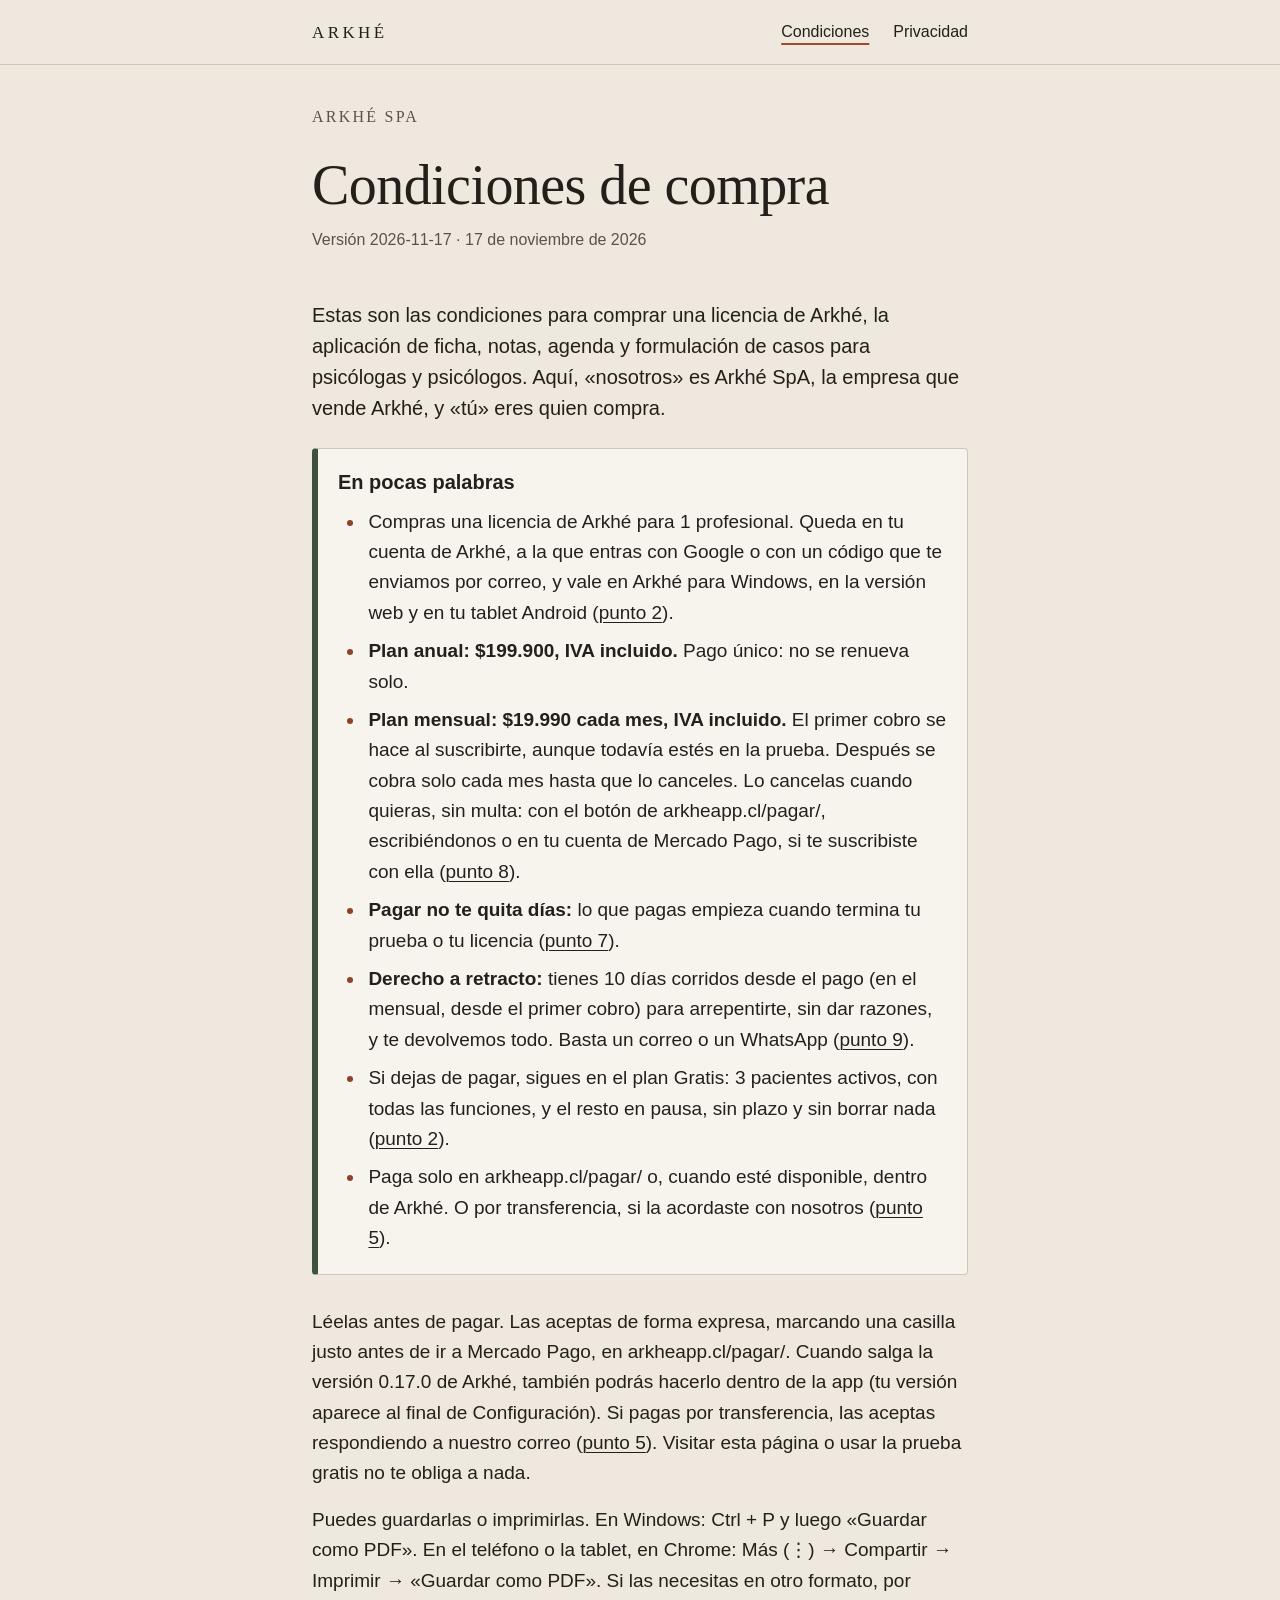
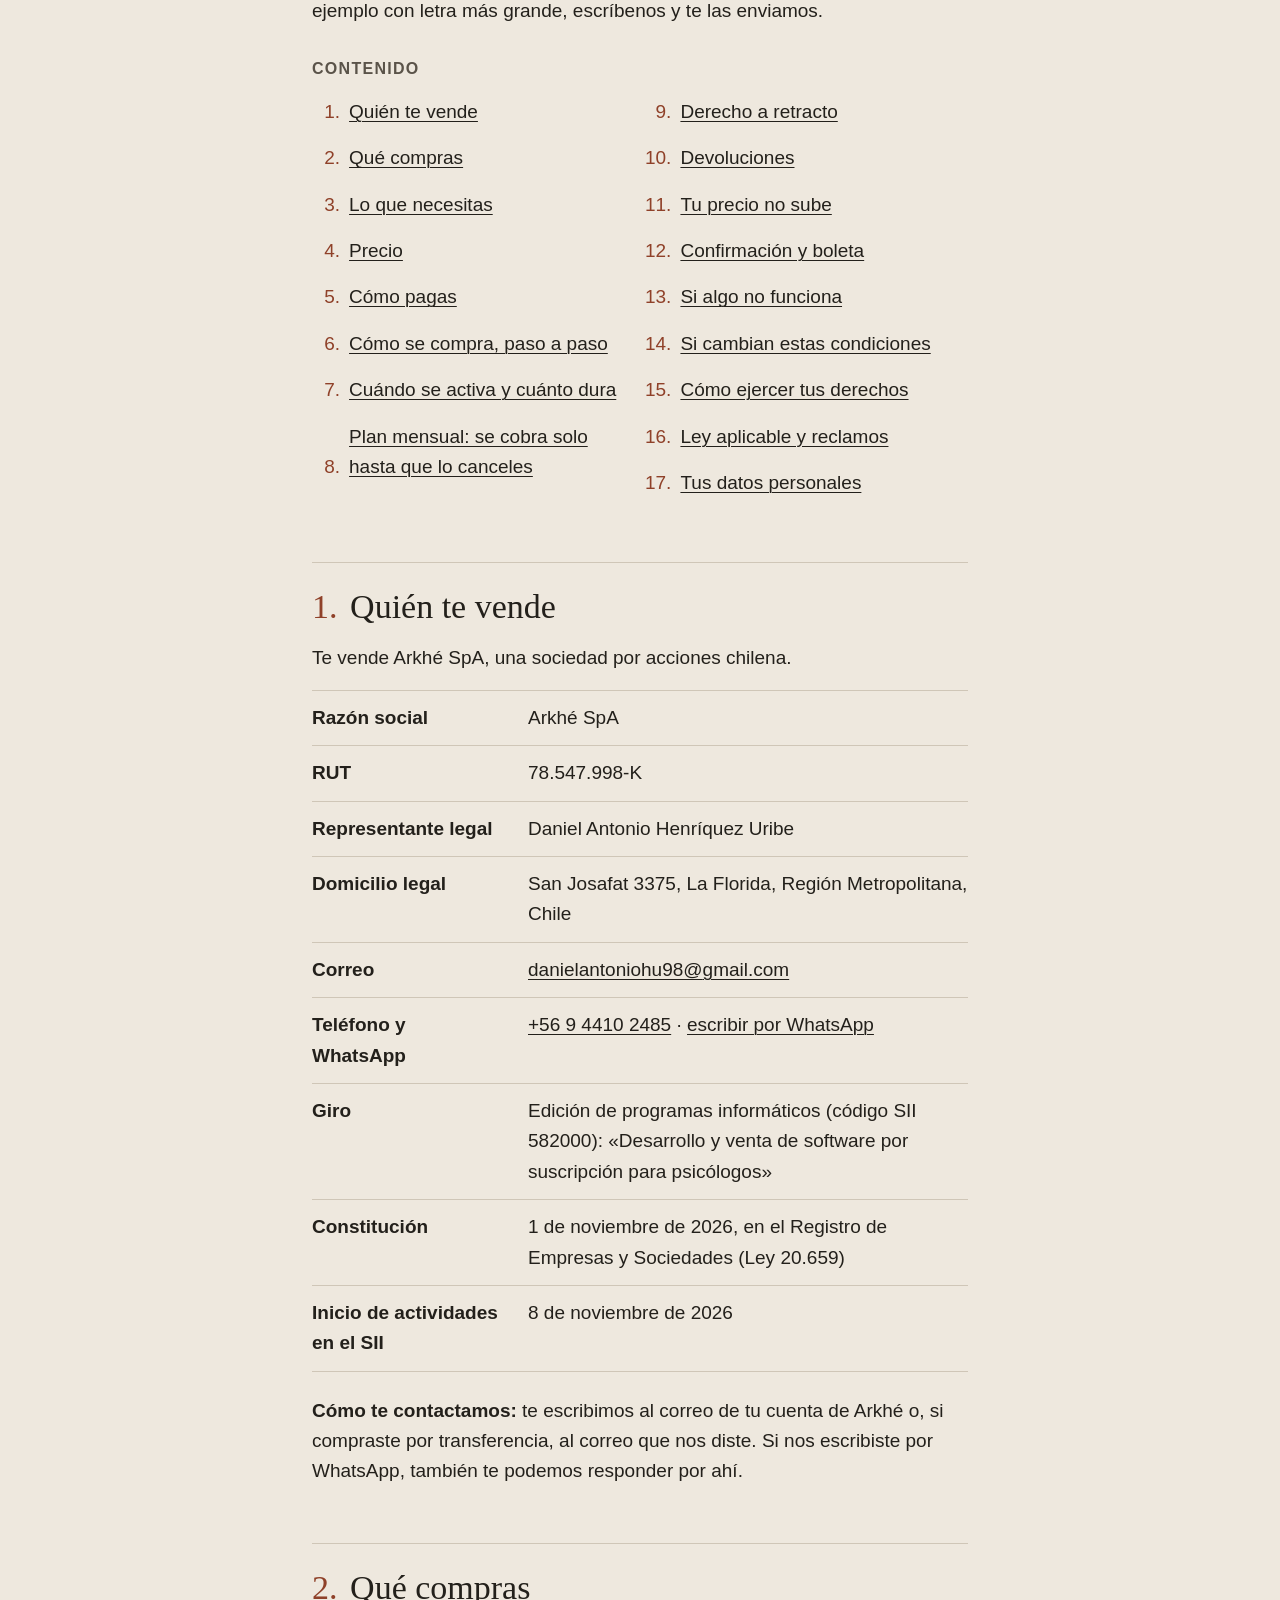
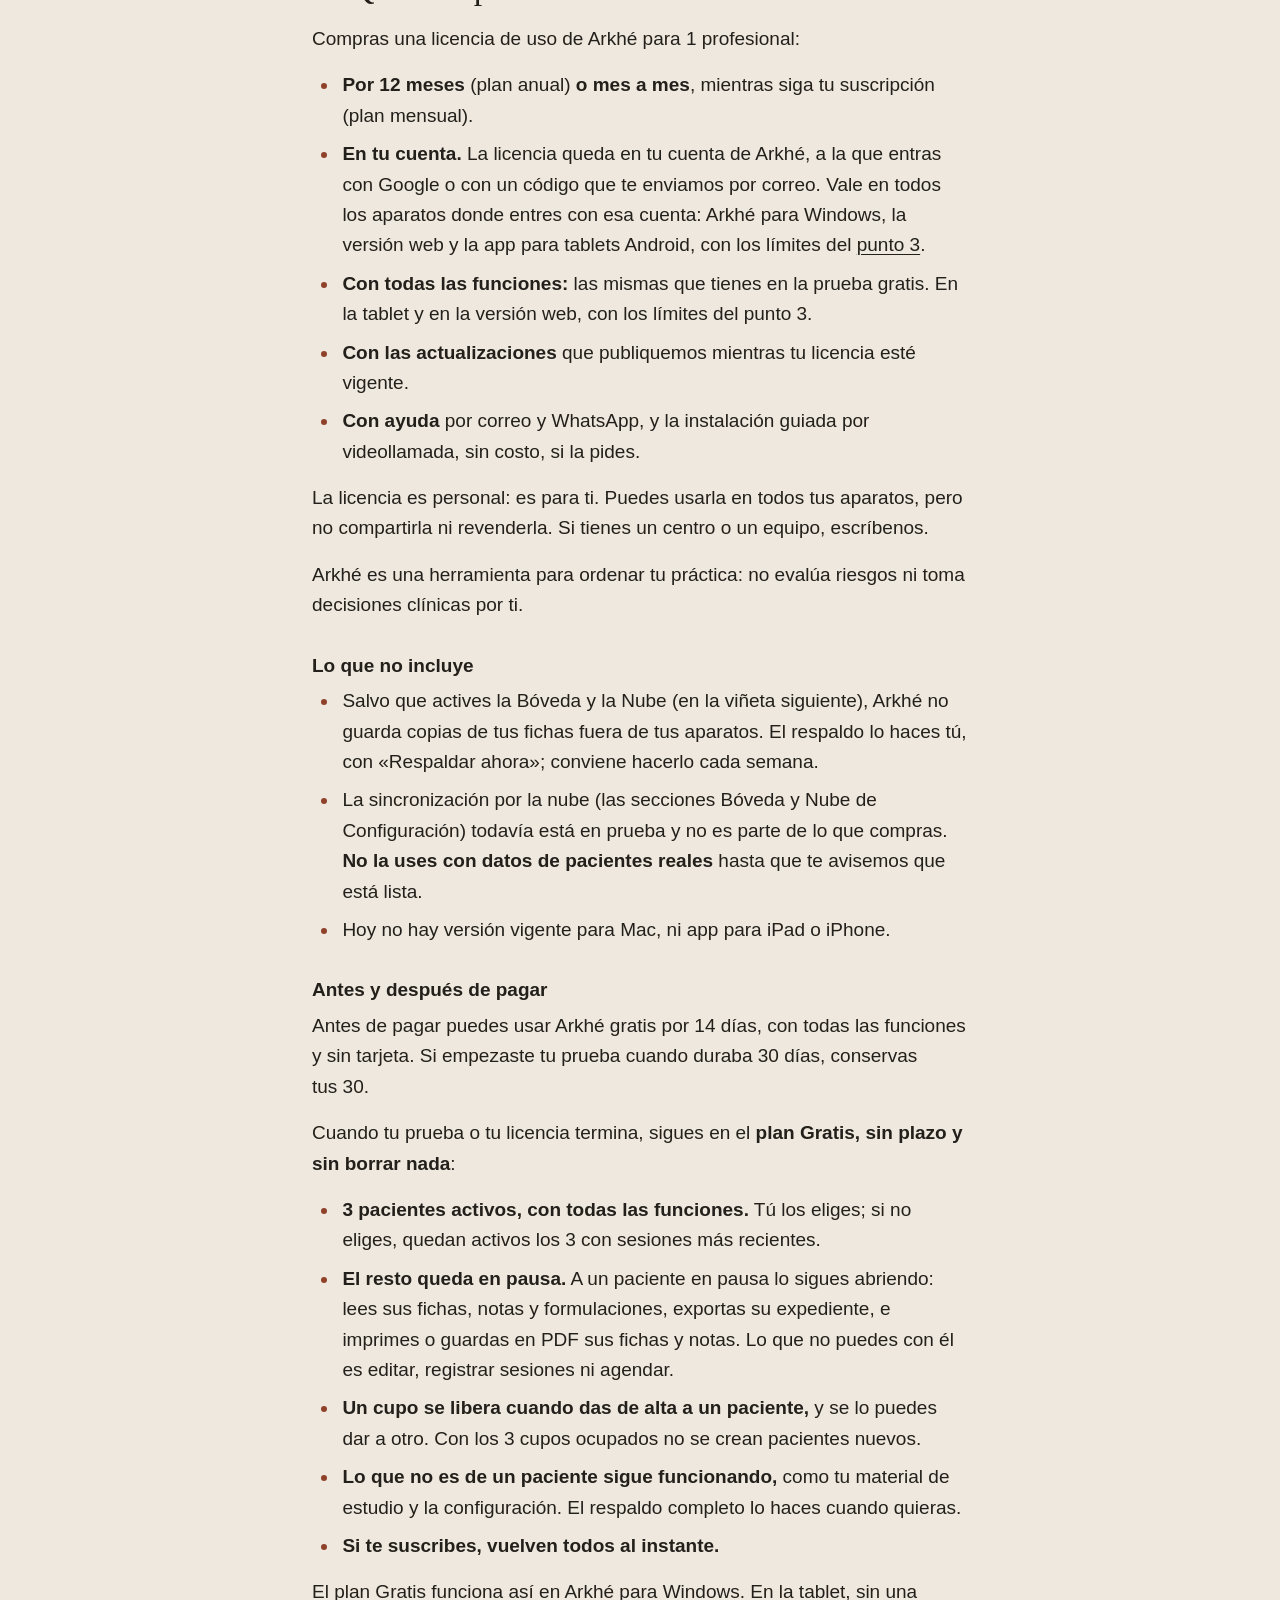
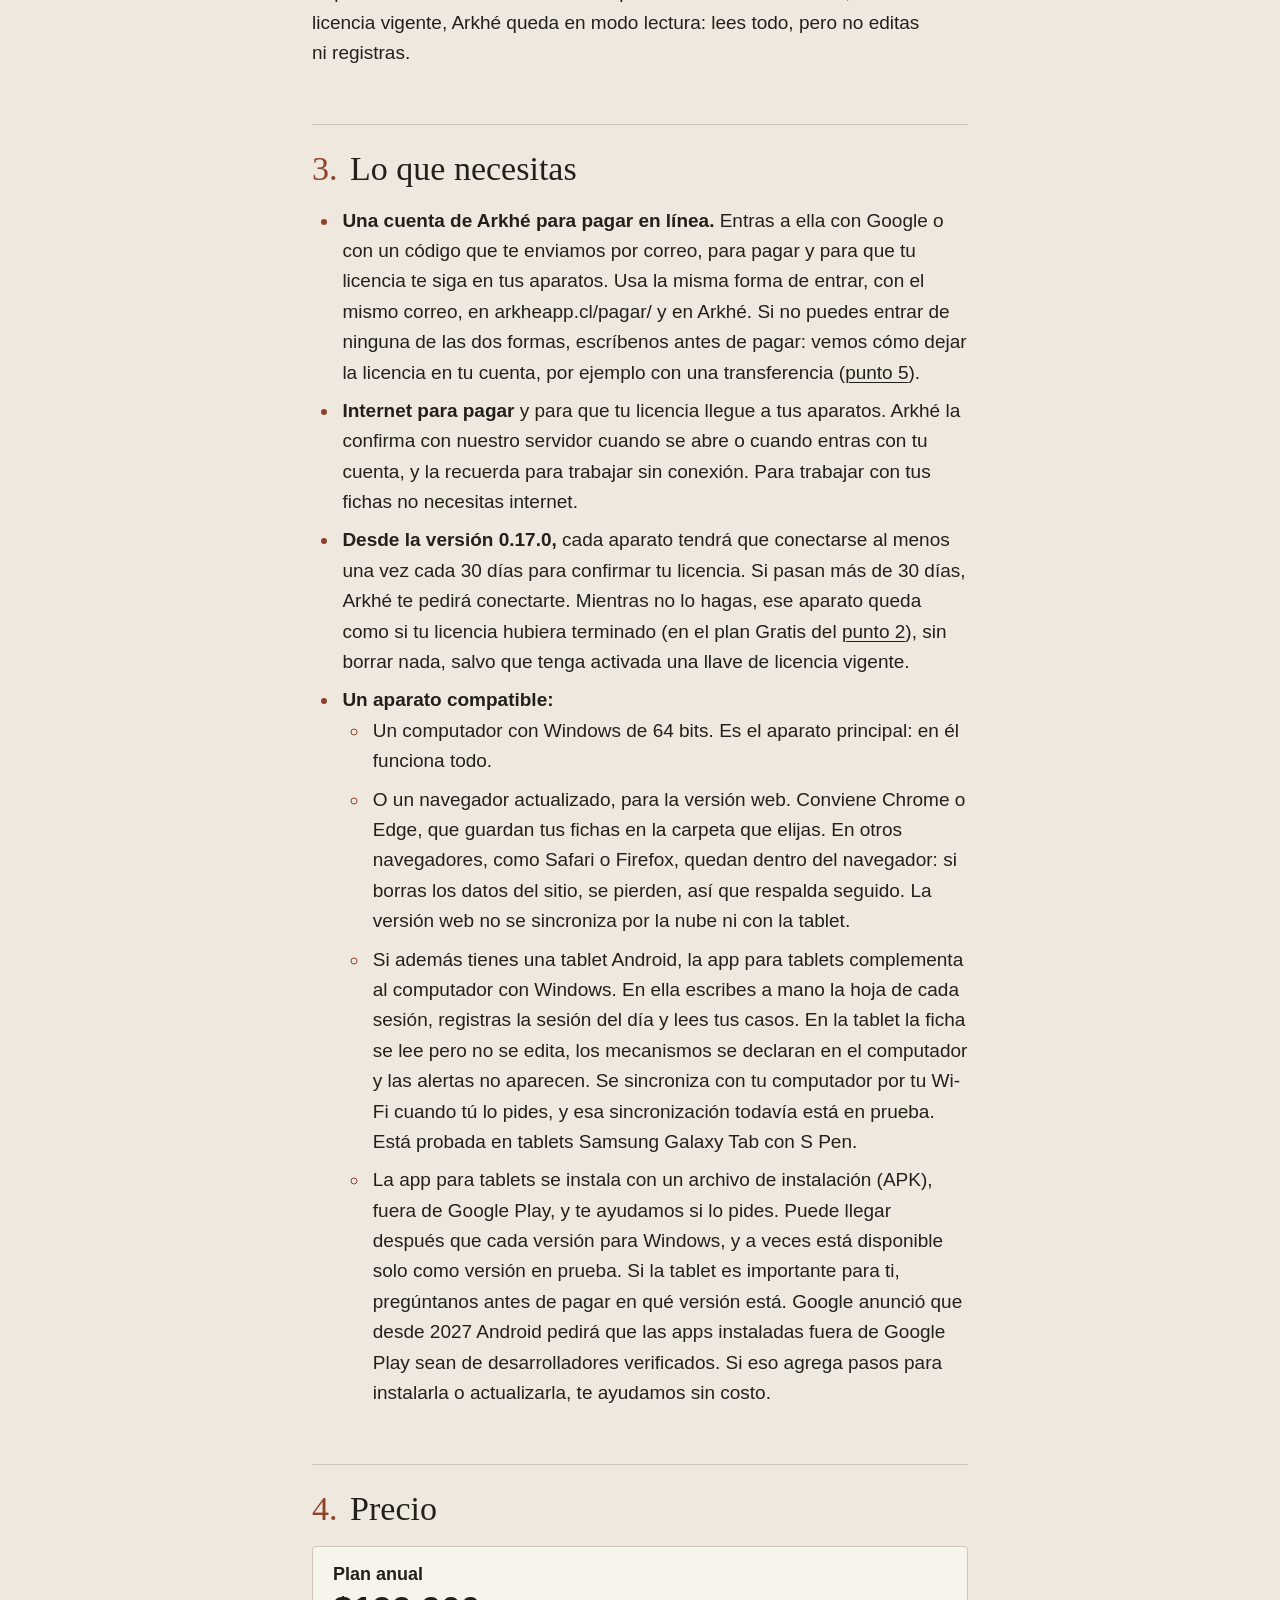
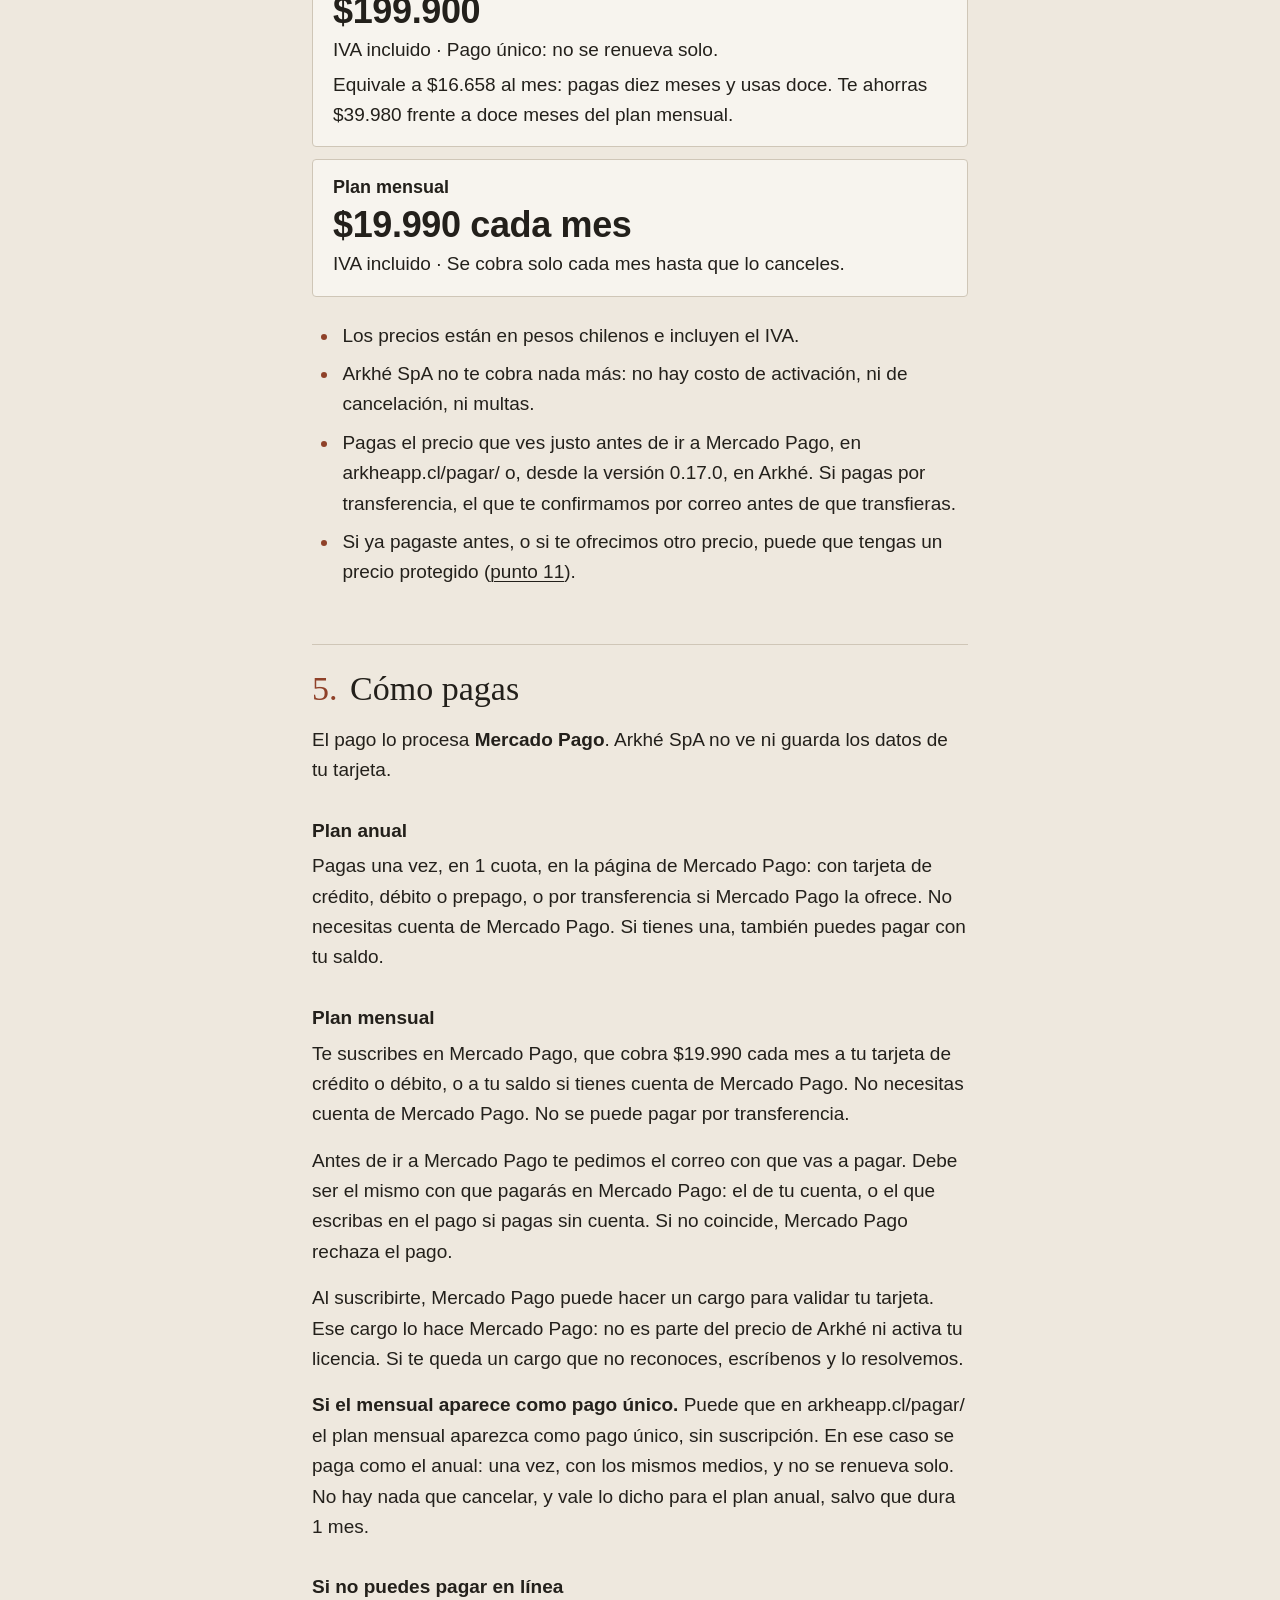
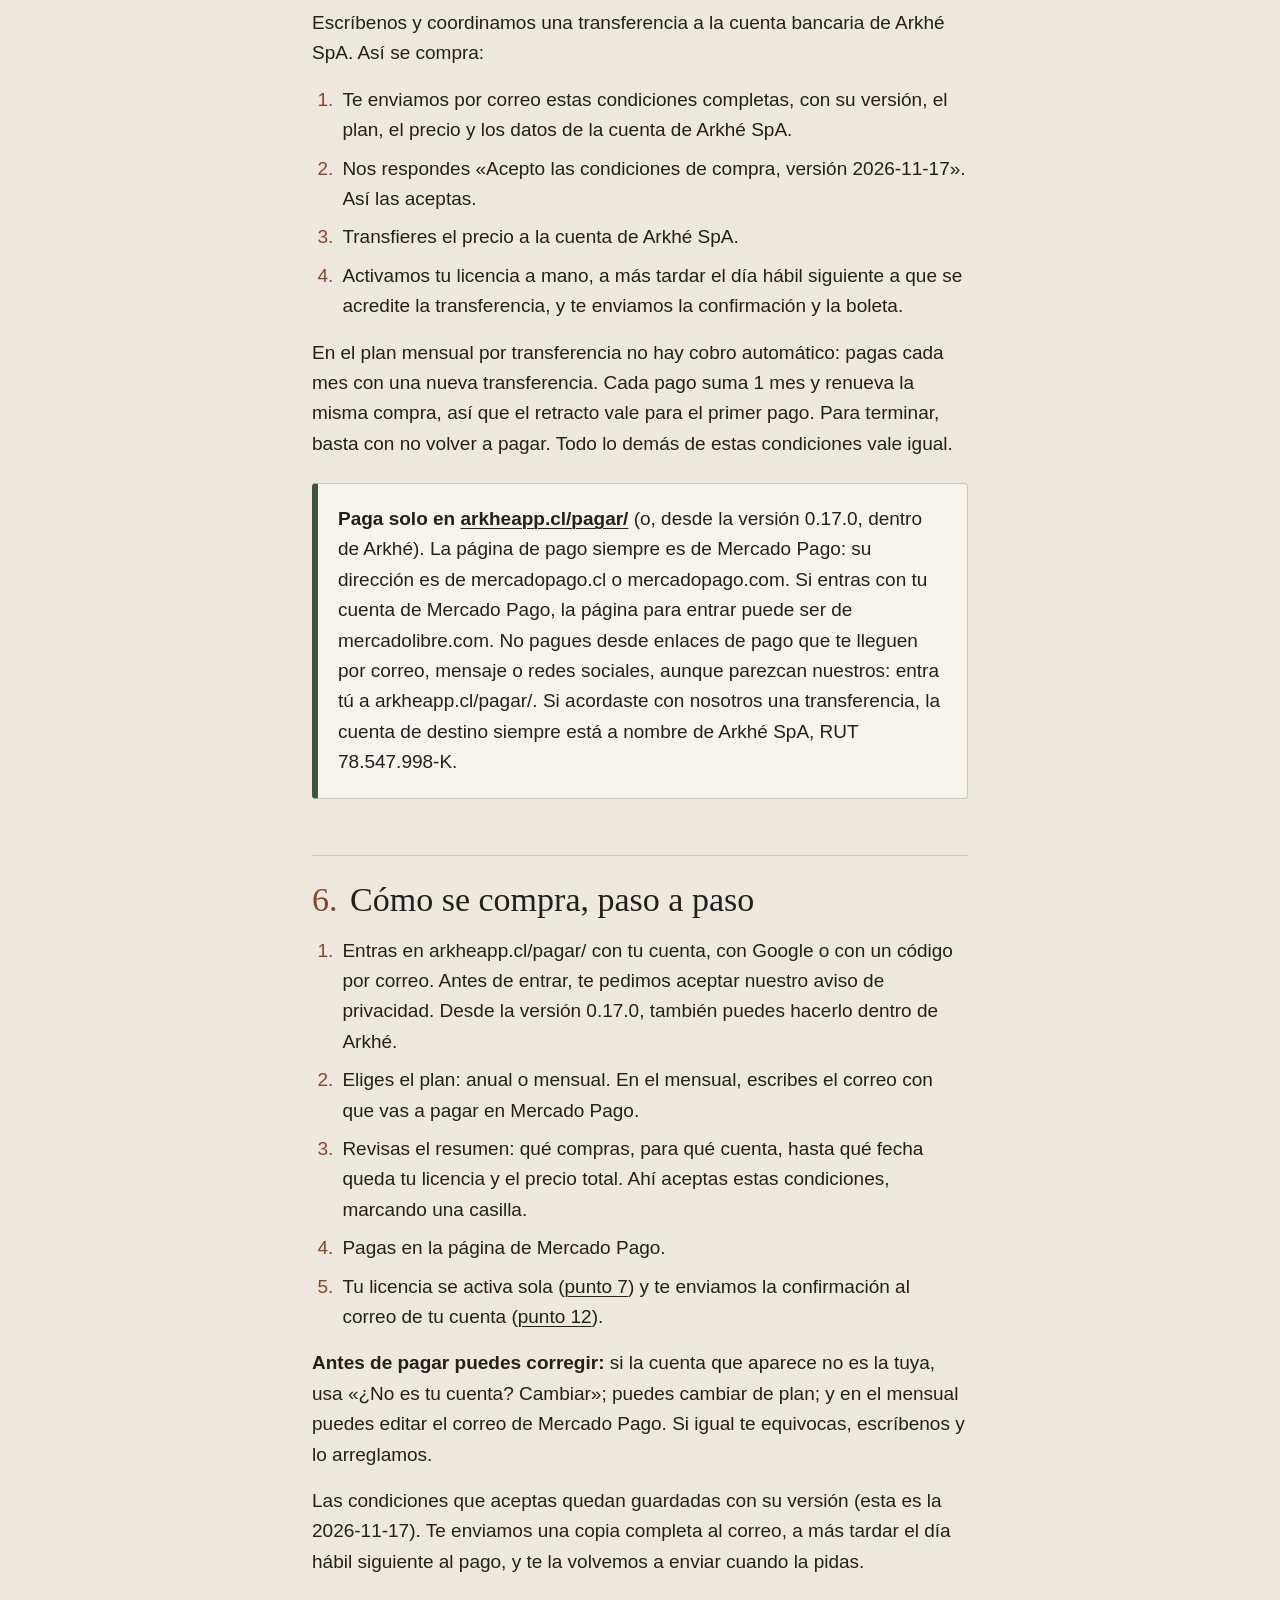
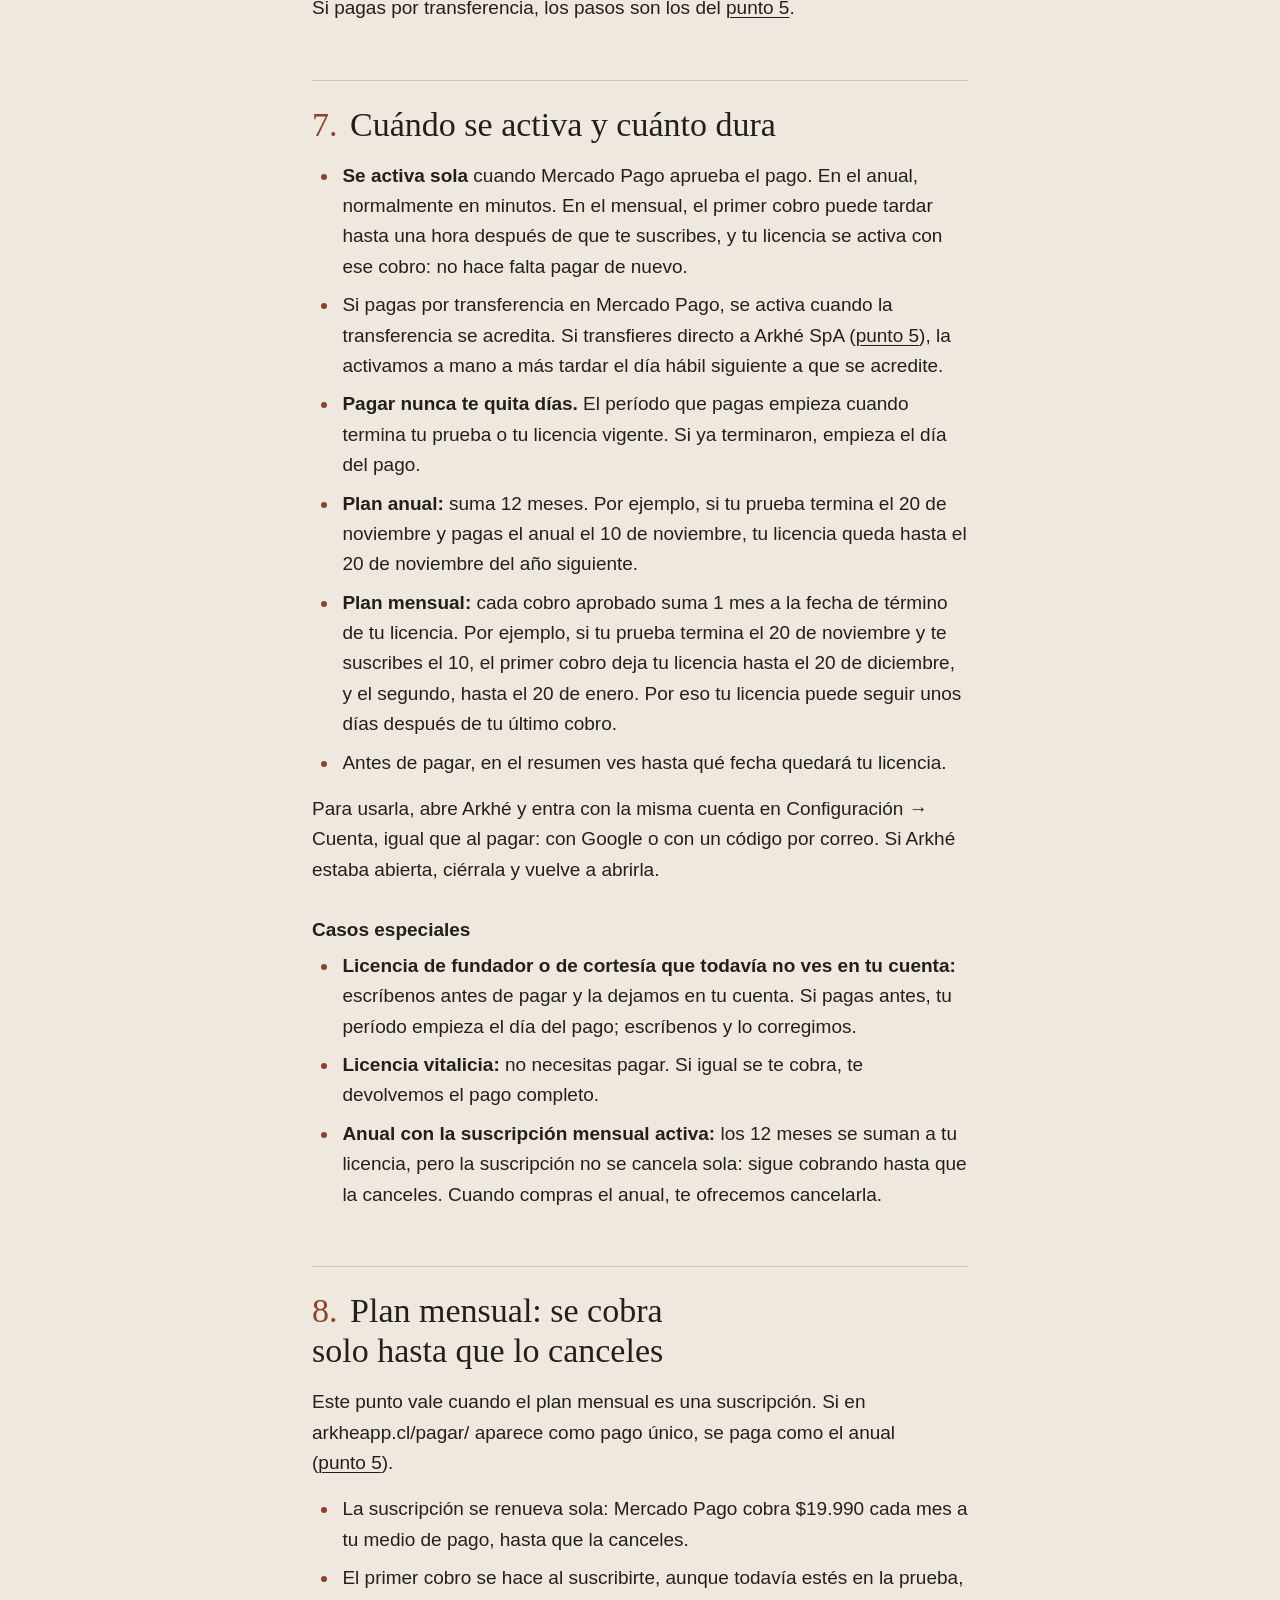
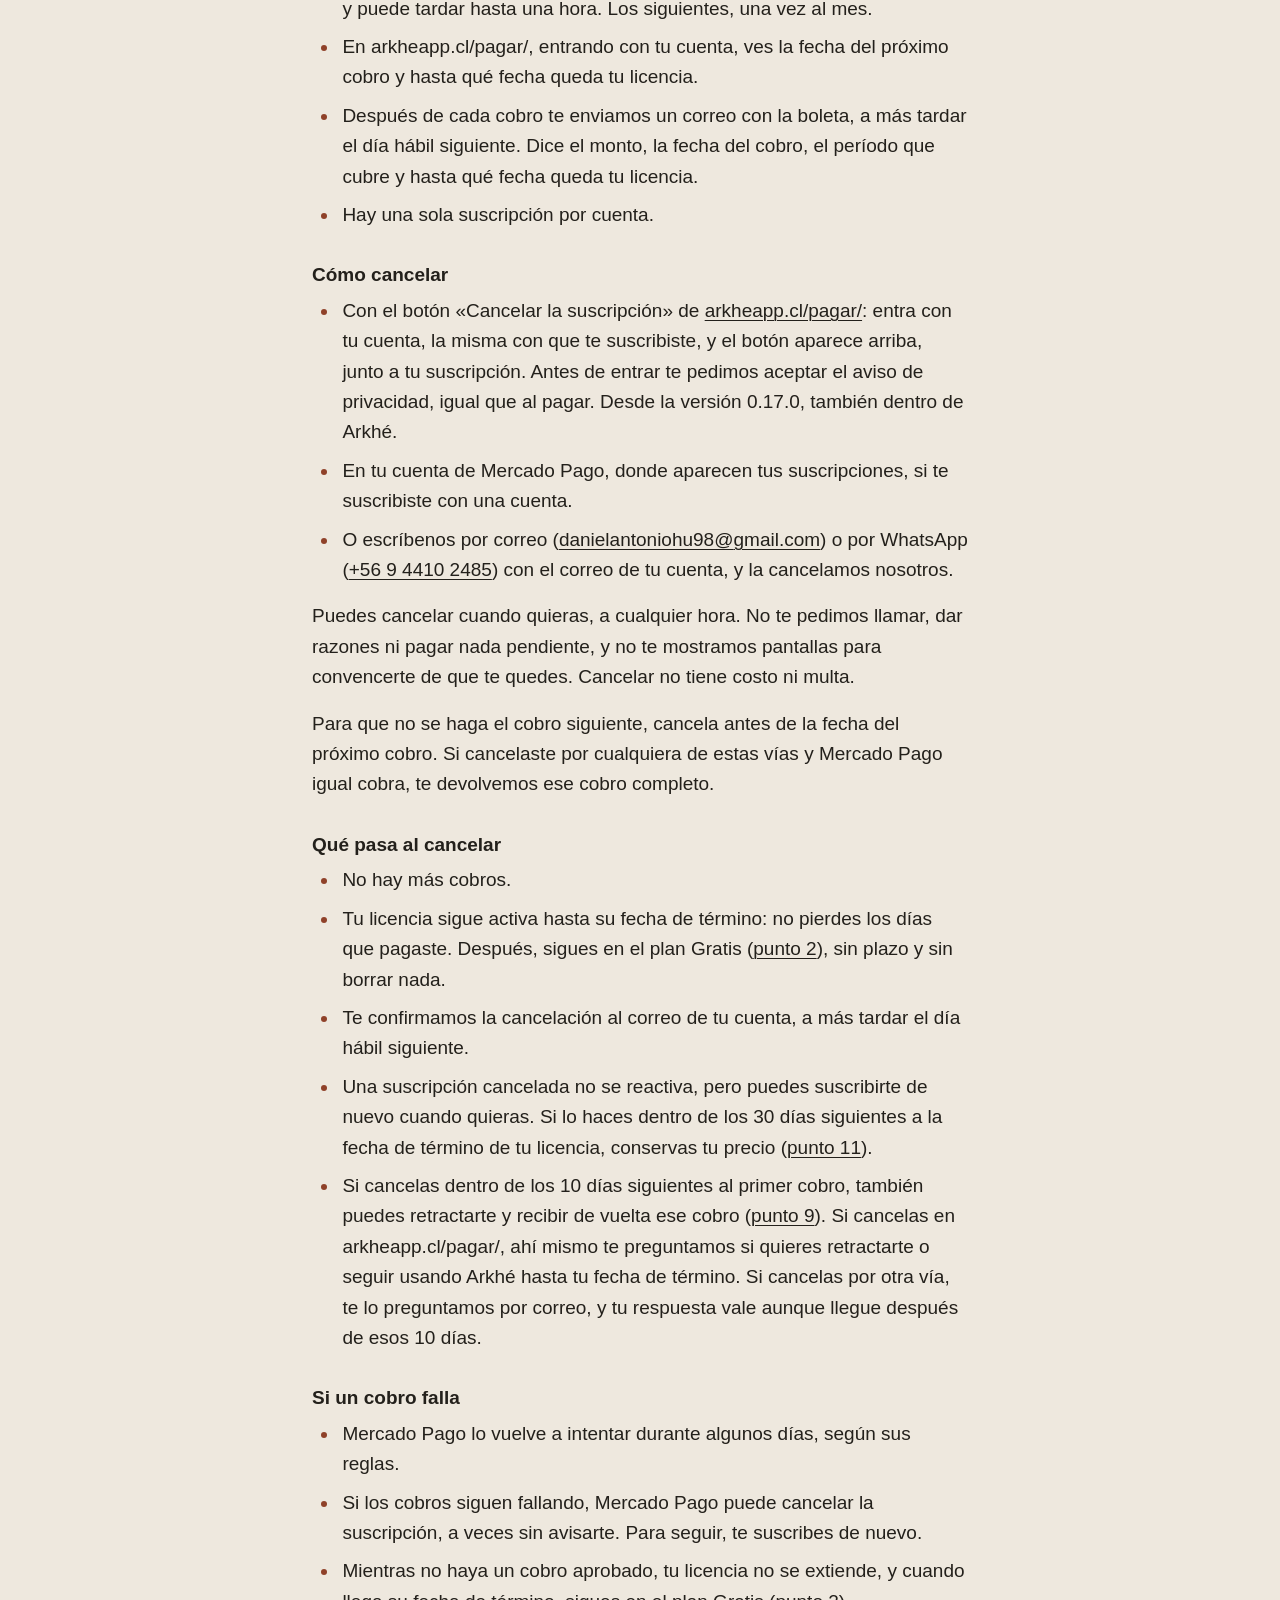
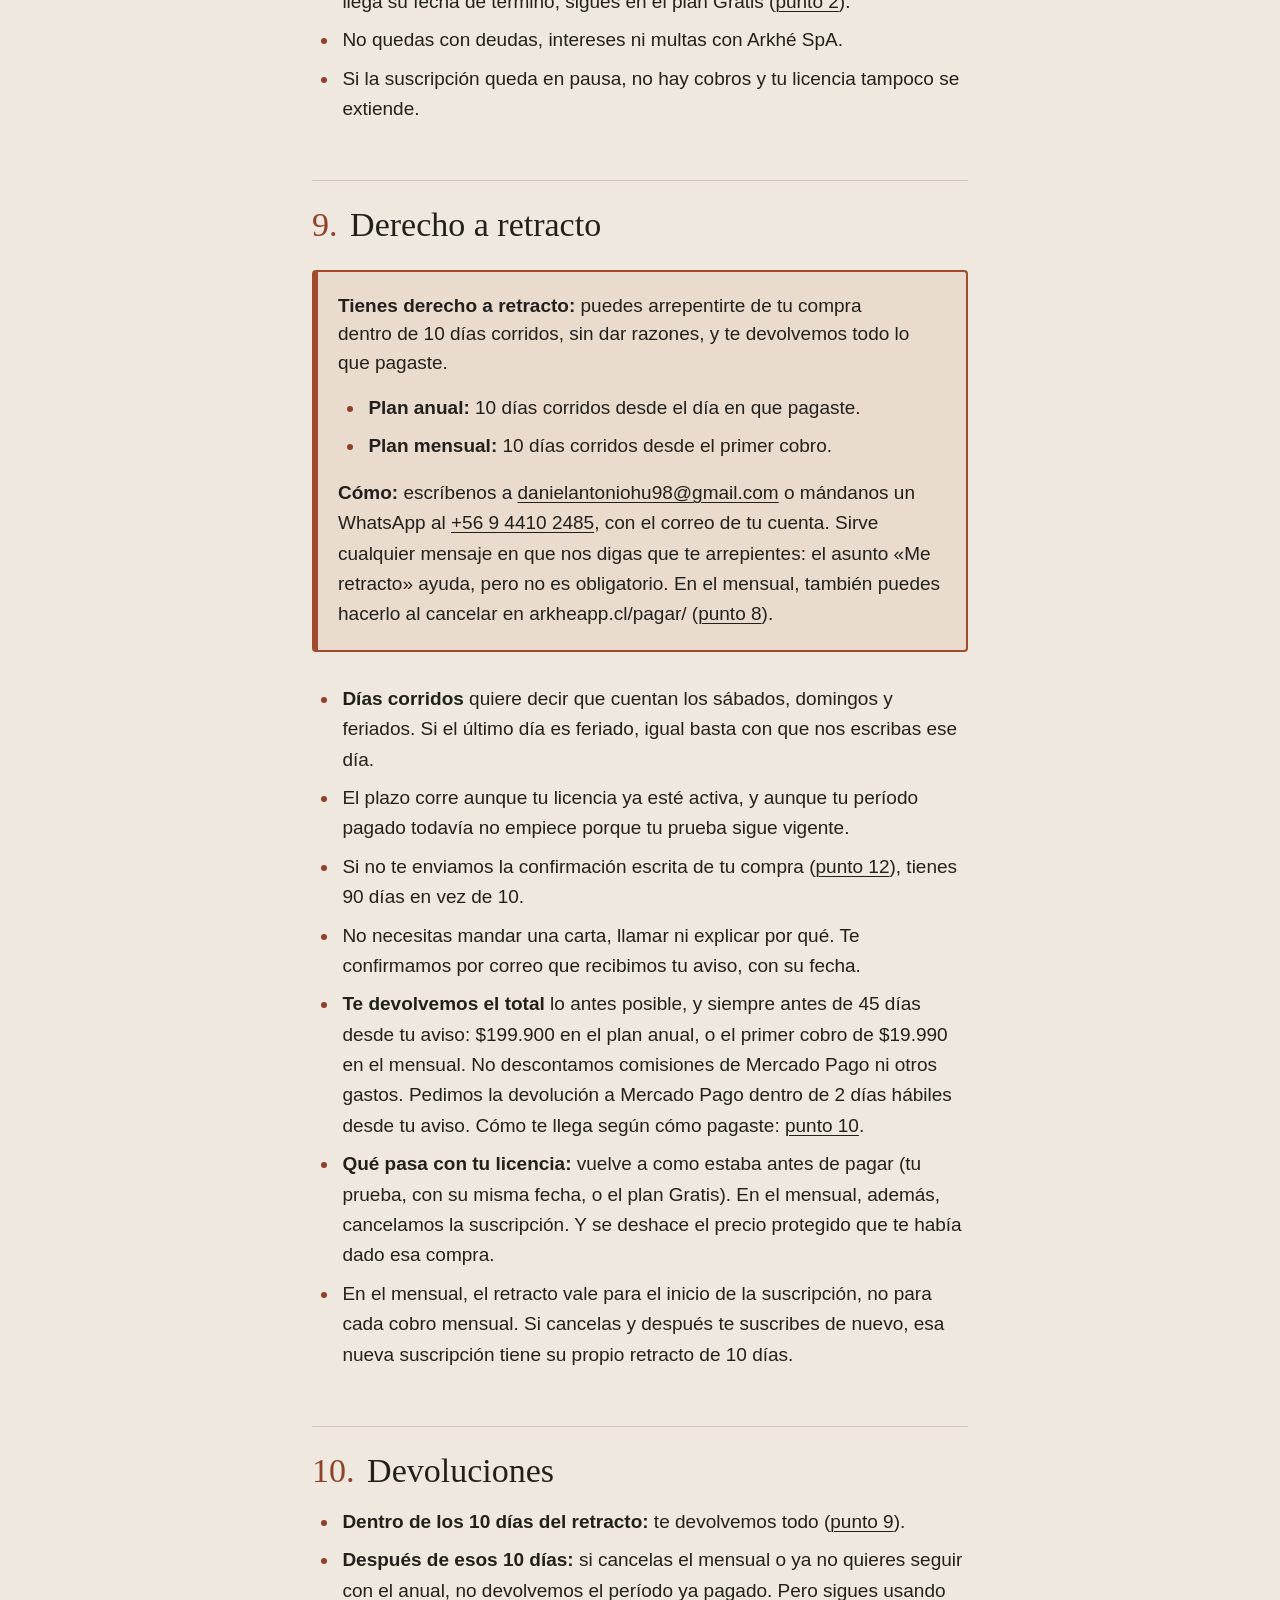
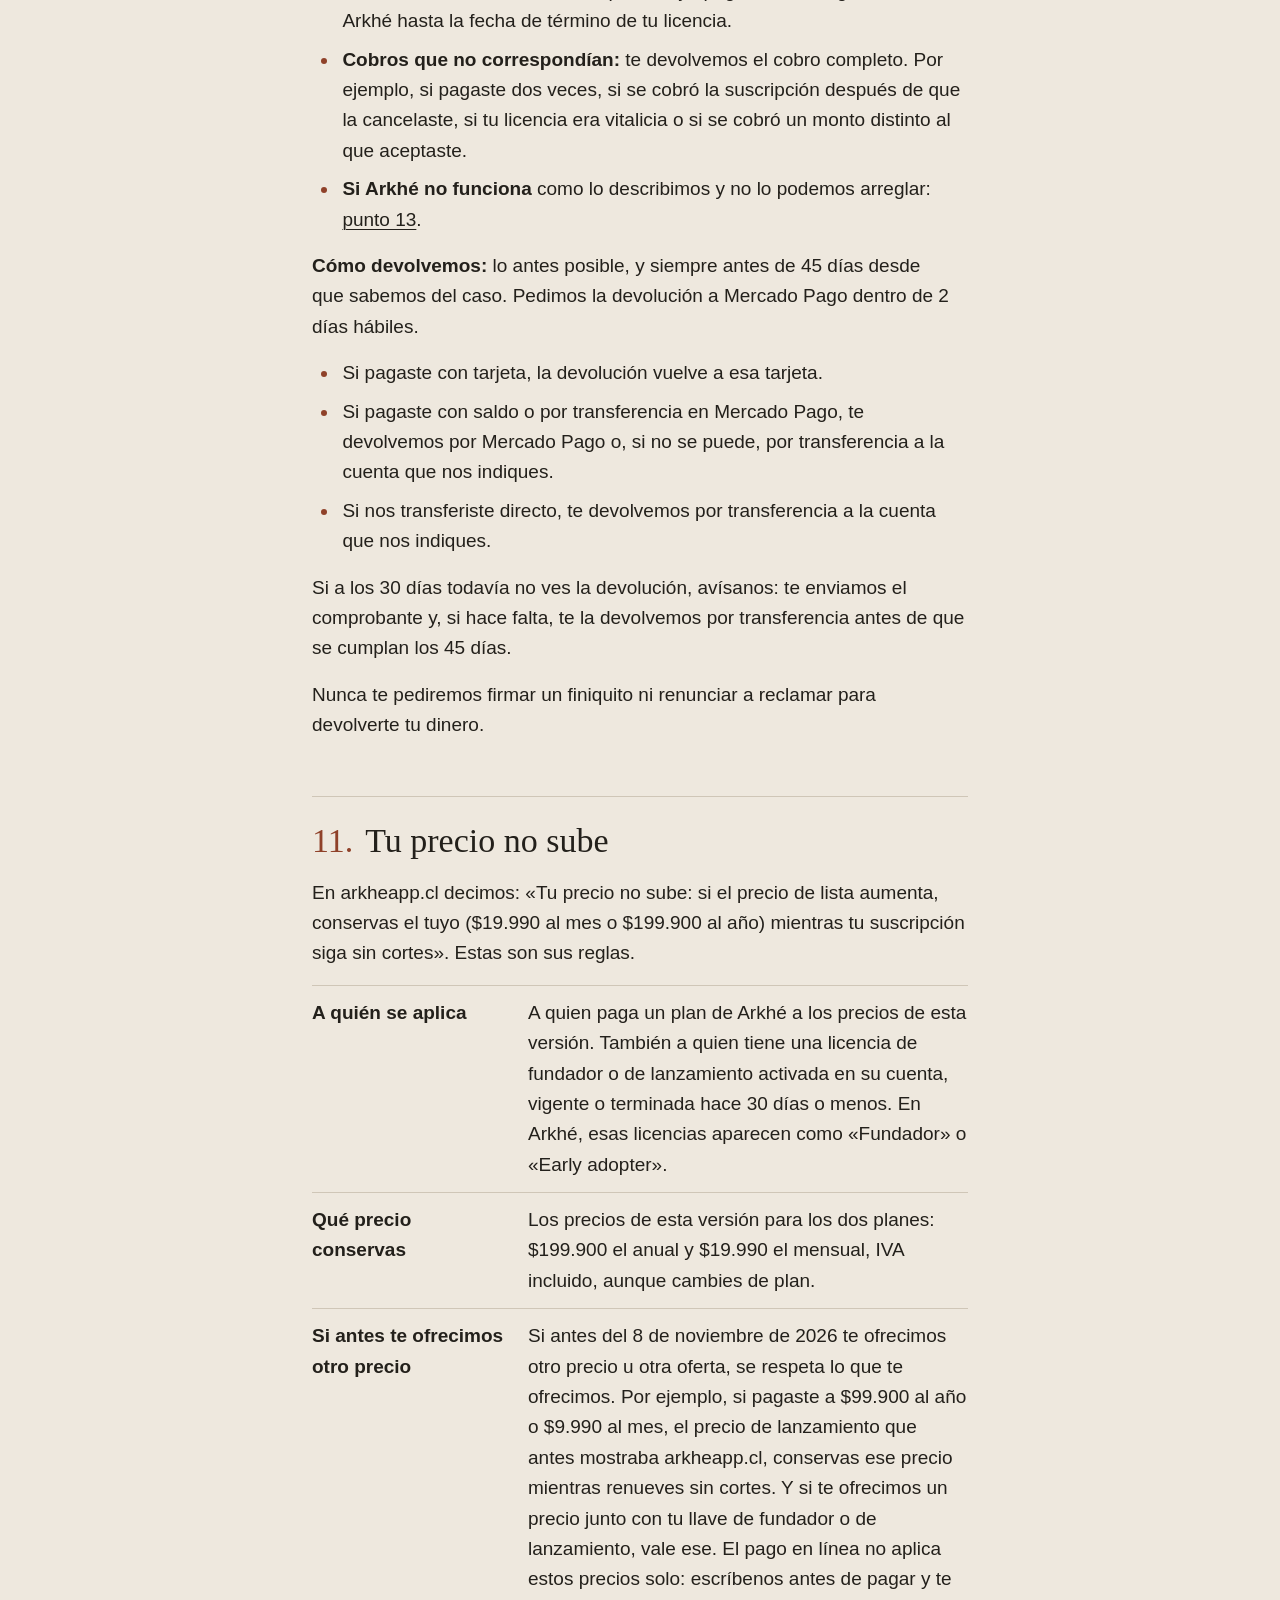
==== commit e3998d18: "Landing de Arkhé — 2026-11-19" ====
--- a/condiciones/index.html
+++ b/condiciones/index.html
@@ -6,7 +6,7 @@
 <meta name="viewport" content="width=device-width,initial-scale=1,viewport-fit=cover">
 <meta name="referrer" content="no-referrer">
 <title>Condiciones de compra · Arkhé</title>
-<meta name="description" content="Condiciones para comprar una licencia de Arkhé a Arkhé SpA: precio, pago con Mercado Pago, suscripción mensual y cómo cancelarla, derecho a retracto de 10 días y devoluciones. Versión 2026-11-08.">
+<meta name="description" content="Condiciones para comprar una licencia de Arkhé a Arkhé SpA: precio, pago con Mercado Pago, suscripción mensual y cómo cancelarla, derecho a retracto de 10 días y devoluciones. Versión 2026-11-17.">
 <link rel="canonical" href="https://arkheapp.cl/condiciones/">
 <meta name="theme-color" content="#eee8de">
 <link rel="icon" href="../assets/logo.svg" type="image/svg+xml">
@@ -29,7 +29,7 @@
   <header class="cabeza-doc">
     <p class="antetitulo">Arkhé SpA</p>
     <h1>Condiciones de compra</h1>
-    <p class="version">Versión 2026-11-08 · 8 de noviembre de 2026</p>
+    <p class="version">Versión 2026-11-17 · 17 de noviembre de 2026</p>
     <p class="solo-impresion">Copia de https://arkheapp.cl/condiciones/</p>
   </header>
 
@@ -38,12 +38,12 @@
   <section class="recuadro" aria-labelledby="t-resumen">
     <h2 id="t-resumen">En pocas palabras</h2>
     <ul>
-      <li>Compras una licencia de Arkhé para 1 profesional. Queda en tu cuenta de Arkhé, a la que entras con Google, y vale en Arkhé para Windows, en la versión web y en tu tablet Android (<a href="#que-compras">punto 2</a>).</li>
+      <li>Compras una licencia de Arkhé para 1 profesional. Queda en tu cuenta de Arkhé, a la que entras con Google o con un código que te enviamos por correo, y vale en Arkhé para Windows, en la versión web y en tu tablet Android (<a href="#que-compras">punto 2</a>).</li>
       <li><strong>Plan anual: $199.900, IVA incluido.</strong> Pago único: no se renueva solo.</li>
       <li><strong>Plan mensual: $19.990 cada mes, IVA incluido.</strong> El primer cobro se hace al suscribirte, aunque todavía estés en la prueba. Después se cobra solo cada mes hasta que lo canceles. Lo cancelas cuando quieras, sin multa: con el botón de arkheapp.cl/pagar/, escribiéndonos o en tu cuenta de Mercado Pago, si te suscribiste con ella (<a href="#mensual">punto 8</a>).</li>
       <li><strong>Pagar no te quita días:</strong> lo que pagas empieza cuando termina tu prueba o tu licencia (<a href="#activacion">punto 7</a>).</li>
       <li><strong>Derecho a retracto:</strong> tienes 10 días corridos desde el pago (en el mensual, desde el primer cobro) para arrepentirte, sin dar razones, y te devolvemos todo. Basta un correo o un WhatsApp (<a href="#retracto">punto 9</a>).</li>
-      <li>Si dejas de pagar, Arkhé pasa a modo lectura, sin plazo y sin borrar nada.</li>
+      <li>Si dejas de pagar, sigues en el plan Gratis: 3 pacientes activos, con todas las funciones, y el resto en pausa, sin plazo y sin borrar nada (<a href="#que-compras">punto 2</a>).</li>
       <li>Paga solo en arkheapp.cl/pagar/ o, cuando esté disponible, dentro de Arkhé. O por transferencia, si la acordaste con nosotros (<a href="#como-pagas">punto 5</a>).</li>
     </ul>
   </section>
@@ -96,7 +96,7 @@
     <p>Compras una licencia de uso de Arkhé para 1 profesional:</p>
     <ul>
       <li><strong>Por 12 meses</strong> (plan anual) <strong>o mes a mes</strong>, mientras siga tu suscripción (plan mensual).</li>
-      <li><strong>En tu cuenta.</strong> La licencia queda en tu cuenta de Arkhé, a la que entras con Google. Vale en todos los aparatos donde entres con esa cuenta: Arkhé para Windows, la versión web y la app para tablets Android, con los límites del <a href="#lo-que-necesitas">punto 3</a>.</li>
+      <li><strong>En tu cuenta.</strong> La licencia queda en tu cuenta de Arkhé, a la que entras con Google o con un código que te enviamos por correo. Vale en todos los aparatos donde entres con esa cuenta: Arkhé para Windows, la versión web y la app para tablets Android, con los límites del <a href="#lo-que-necesitas">punto 3</a>.</li>
       <li><strong>Con todas las funciones:</strong> las mismas que tienes en la prueba gratis. En la tablet y en la versión web, con los límites del punto 3.</li>
       <li><strong>Con las actualizaciones</strong> que publiquemos mientras tu licencia esté vigente.</li>
       <li><strong>Con ayuda</strong> por correo y WhatsApp, y la instalación guiada por videollamada, sin costo, si la pides.</li>
@@ -112,16 +112,24 @@
     </ul>
 
     <h3>Antes y después de pagar</h3>
-    <p>Antes de pagar puedes usar Arkhé gratis por 30 días, con todas las funciones y sin tarjeta.</p>
-    <p>Cuando tu licencia termina, Arkhé pasa a <strong>modo lectura, sin plazo y sin borrar nada</strong>. Sigues abriendo tus fichas, notas y formulaciones, exportas el expediente de cada paciente, imprimes o guardas en PDF tus fichas y notas, y haces el respaldo completo cuando quieras. Lo que ya no puedes es editar, registrar sesiones ni agendar.</p>
+    <p>Antes de pagar puedes usar Arkhé gratis por 14 días, con todas las funciones y sin tarjeta. Si empezaste tu prueba cuando duraba 30 días, conservas tus 30.</p>
+    <p>Cuando tu prueba o tu licencia termina, sigues en el <strong>plan Gratis, sin plazo y sin borrar nada</strong>:</p>
+    <ul>
+      <li><strong>3 pacientes activos, con todas las funciones.</strong> Tú los eliges; si no eliges, quedan activos los 3 con sesiones más recientes.</li>
+      <li><strong>El resto queda en pausa.</strong> A un paciente en pausa lo sigues abriendo: lees sus fichas, notas y formulaciones, exportas su expediente, e imprimes o guardas en PDF sus fichas y notas. Lo que no puedes con él es editar, registrar sesiones ni agendar.</li>
+      <li><strong>Un cupo se libera cuando das de alta a un paciente,</strong> y se lo puedes dar a otro. Con los 3 cupos ocupados no se crean pacientes nuevos.</li>
+      <li><strong>Lo que no es de un paciente sigue funcionando,</strong> como tu material de estudio y la configuración. El respaldo completo lo haces cuando quieras.</li>
+      <li><strong>Si te suscribes, vuelven todos al instante.</strong></li>
+    </ul>
+    <p>El plan Gratis funciona así en Arkhé para Windows. En la tablet, sin una licencia vigente, Arkhé queda en modo lectura: lees todo, pero no editas ni registras.</p>
   </section>
 
   <section>
     <h2 id="lo-que-necesitas"><span class="num">3.</span> Lo que necesitas</h2>
     <ul>
-      <li><strong>Una cuenta de Google para pagar en línea.</strong> Entras con ella para pagar y para que tu licencia te siga en tus aparatos. Si en Arkhé entras con un código por correo, o no usas Google, escríbenos antes de pagar. Vemos cómo dejar la licencia en tu cuenta, por ejemplo con una transferencia (<a href="#como-pagas">punto 5</a>).</li>
+      <li><strong>Una cuenta de Arkhé para pagar en línea.</strong> Entras a ella con Google o con un código que te enviamos por correo, para pagar y para que tu licencia te siga en tus aparatos. Usa la misma forma de entrar, con el mismo correo, en arkheapp.cl/pagar/ y en Arkhé. Si no puedes entrar de ninguna de las dos formas, escríbenos antes de pagar: vemos cómo dejar la licencia en tu cuenta, por ejemplo con una transferencia (<a href="#como-pagas">punto 5</a>).</li>
       <li><strong>Internet para pagar</strong> y para que tu licencia llegue a tus aparatos. Arkhé la confirma con nuestro servidor cuando se abre o cuando entras con tu cuenta, y la recuerda para trabajar sin conexión. Para trabajar con tus fichas no necesitas internet.</li>
-      <li><strong>Desde la versión 0.17.0,</strong> cada aparato tendrá que conectarse al menos una vez cada 30 días para confirmar tu licencia. Si pasan más de 30 días, Arkhé te pedirá conectarte. Mientras no lo hagas, ese aparato queda en modo lectura, sin borrar nada, salvo que tenga activada una llave de licencia vigente.</li>
+      <li><strong>Desde la versión 0.17.0,</strong> cada aparato tendrá que conectarse al menos una vez cada 30 días para confirmar tu licencia. Si pasan más de 30 días, Arkhé te pedirá conectarte. Mientras no lo hagas, ese aparato queda como si tu licencia hubiera terminado (en el plan Gratis del <a href="#que-compras">punto 2</a>), sin borrar nada, salvo que tenga activada una llave de licencia vigente.</li>
       <li><strong>Un aparato compatible:</strong>
         <ul>
           <li>Un computador con Windows de 64 bits. Es el aparato principal: en él funciona todo.</li>
@@ -171,7 +179,7 @@
     <p>Escríbenos y coordinamos una transferencia a la cuenta bancaria de Arkhé SpA. Así se compra:</p>
     <ol>
       <li>Te enviamos por correo estas condiciones completas, con su versión, el plan, el precio y los datos de la cuenta de Arkhé SpA.</li>
-      <li>Nos respondes «Acepto las condiciones de compra, versión 2026-11-08». Así las aceptas.</li>
+      <li>Nos respondes «Acepto las condiciones de compra, versión 2026-11-17». Así las aceptas.</li>
       <li>Transfieres el precio a la cuenta de Arkhé SpA.</li>
       <li>Activamos tu licencia a mano, a más tardar el día hábil siguiente a que se acredite la transferencia, y te enviamos la confirmación y la boleta.</li>
     </ol>
@@ -185,14 +193,14 @@
   <section>
     <h2 id="paso-a-paso"><span class="num">6.</span> Cómo se compra, paso a paso</h2>
     <ol>
-      <li>Entras en arkheapp.cl/pagar/ con tu cuenta de Google. Antes de entrar, te pedimos aceptar nuestro aviso de privacidad. Desde la versión 0.17.0, también puedes hacerlo dentro de Arkhé.</li>
+      <li>Entras en arkheapp.cl/pagar/ con tu cuenta, con Google o con un código por correo. Antes de entrar, te pedimos aceptar nuestro aviso de privacidad. Desde la versión 0.17.0, también puedes hacerlo dentro de Arkhé.</li>
       <li>Eliges el plan: anual o mensual. En el mensual, escribes el correo con que vas a pagar en Mercado Pago.</li>
       <li>Revisas el resumen: qué compras, para qué cuenta, hasta qué fecha queda tu licencia y el precio total. Ahí aceptas estas condiciones, marcando una casilla.</li>
       <li>Pagas en la página de Mercado Pago.</li>
       <li>Tu licencia se activa sola (<a href="#activacion">punto 7</a>) y te enviamos la confirmación al correo de tu cuenta (<a href="#confirmacion">punto 12</a>).</li>
     </ol>
     <p><strong>Antes de pagar puedes corregir:</strong> si la cuenta que aparece no es la tuya, usa «¿No es tu cuenta? Cambiar»; puedes cambiar de plan; y en el mensual puedes editar el correo de Mercado Pago. Si igual te equivocas, escríbenos y lo arreglamos.</p>
-    <p>Las condiciones que aceptas quedan guardadas con su versión (esta es la 2026-11-08). Te enviamos una copia completa al correo, a más tardar el día hábil siguiente al pago, y te la volvemos a enviar cuando la pidas.</p>
+    <p>Las condiciones que aceptas quedan guardadas con su versión (esta es la 2026-11-17). Te enviamos una copia completa al correo, a más tardar el día hábil siguiente al pago, y te la volvemos a enviar cuando la pidas.</p>
     <p>Si pagas por transferencia, los pasos son los del <a href="#como-pagas">punto 5</a>.</p>
   </section>
 
@@ -206,11 +214,11 @@
       <li><strong>Plan mensual:</strong> cada cobro aprobado suma 1 mes a la fecha de término de tu licencia. Por ejemplo, si tu prueba termina el 20 de noviembre y te suscribes el 10, el primer cobro deja tu licencia hasta el 20 de diciembre, y el segundo, hasta el 20 de enero. Por eso tu licencia puede seguir unos días después de tu último cobro.</li>
       <li>Antes de pagar, en el resumen ves hasta qué fecha quedará tu licencia.</li>
     </ul>
-    <p>Para usarla, abre Arkhé y entra con la misma cuenta de Google en Configuración → Cuenta. Si Arkhé estaba abierta, ciérrala y vuelve a abrirla.</p>
+    <p>Para usarla, abre Arkhé y entra con la misma cuenta en Configuración → Cuenta, igual que al pagar: con Google o con un código por correo. Si Arkhé estaba abierta, ciérrala y vuelve a abrirla.</p>
 
     <h3>Casos especiales</h3>
     <ul>
-      <li><strong>Llave de fundador sin activar:</strong> actívala antes de pagar, en Arkhé (Configuración → Licencia) y con tu cuenta. Si no, no podemos sumar los días de tu llave, y tu período empieza el día del pago. Si te pasa, escríbenos y lo corregimos.</li>
+      <li><strong>Licencia de fundador o de cortesía que todavía no ves en tu cuenta:</strong> escríbenos antes de pagar y la dejamos en tu cuenta. Si pagas antes, tu período empieza el día del pago; escríbenos y lo corregimos.</li>
       <li><strong>Licencia vitalicia:</strong> no necesitas pagar. Si igual se te cobra, te devolvemos el pago completo.</li>
       <li><strong>Anual con la suscripción mensual activa:</strong> los 12 meses se suman a tu licencia, pero la suscripción no se cancela sola: sigue cobrando hasta que la canceles. Cuando compras el anual, te ofrecemos cancelarla.</li>
     </ul>
@@ -229,7 +237,7 @@
 
     <h3>Cómo cancelar</h3>
     <ul>
-      <li>Con el botón «Cancelar la suscripción» de <a href="../pagar/">arkheapp.cl/pagar/</a>: entra con tu cuenta de Google, la misma con que te suscribiste, y el botón aparece arriba, junto a tu suscripción. Antes de entrar te pedimos aceptar el aviso de privacidad, igual que al pagar. Desde la versión 0.17.0, también dentro de Arkhé.</li>
+      <li>Con el botón «Cancelar la suscripción» de <a href="../pagar/">arkheapp.cl/pagar/</a>: entra con tu cuenta, la misma con que te suscribiste, y el botón aparece arriba, junto a tu suscripción. Antes de entrar te pedimos aceptar el aviso de privacidad, igual que al pagar. Desde la versión 0.17.0, también dentro de Arkhé.</li>
       <li>En tu cuenta de Mercado Pago, donde aparecen tus suscripciones, si te suscribiste con una cuenta.</li>
       <li>O escríbenos por correo (<!--email_off--><a href="mailto:danielantoniohu98@gmail.com?subject=Cancelar%20mi%20suscripci%C3%B3n%20de%20Arkh%C3%A9">danielantoniohu98@<wbr>gmail.com</a><!--/email_off-->) o por WhatsApp (<a class="url" href="https://wa.me/56944102485?text=Hola%20Daniel%2C%20quiero%20cancelar%20mi%20suscripci%C3%B3n%20mensual%20de%20Arkh%C3%A9.%20El%20correo%20de%20mi%20cuenta%20es%3A%20" target="_blank" rel="noopener">+56&nbsp;9&nbsp;4410&nbsp;2485<span class="solo-lector"> (se abre en otra pestaña)</span></a>) con el correo de tu cuenta, y la cancelamos nosotros.</li>
     </ul>
@@ -239,7 +247,7 @@
     <h3>Qué pasa al cancelar</h3>
     <ul>
       <li>No hay más cobros.</li>
-      <li>Tu licencia sigue activa hasta su fecha de término: no pierdes los días que pagaste. Después, Arkhé pasa a modo lectura, sin plazo y sin borrar nada.</li>
+      <li>Tu licencia sigue activa hasta su fecha de término: no pierdes los días que pagaste. Después, sigues en el plan Gratis (<a href="#que-compras">punto 2</a>), sin plazo y sin borrar nada.</li>
       <li>Te confirmamos la cancelación al correo de tu cuenta, a más tardar el día hábil siguiente.</li>
       <li>Una suscripción cancelada no se reactiva, pero puedes suscribirte de nuevo cuando quieras. Si lo haces dentro de los 30 días siguientes a la fecha de término de tu licencia, conservas tu precio (<a href="#precio-protegido">punto 11</a>).</li>
       <li>Si cancelas dentro de los 10 días siguientes al primer cobro, también puedes retractarte y recibir de vuelta ese cobro (<a href="#retracto">punto 9</a>). Si cancelas en arkheapp.cl/pagar/, ahí mismo te preguntamos si quieres retractarte o seguir usando Arkhé hasta tu fecha de término. Si cancelas por otra vía, te lo preguntamos por correo, y tu respuesta vale aunque llegue después de esos 10 días.</li>
@@ -249,7 +257,7 @@
     <ul>
       <li>Mercado Pago lo vuelve a intentar durante algunos días, según sus reglas.</li>
       <li>Si los cobros siguen fallando, Mercado Pago puede cancelar la suscripción, a veces sin avisarte. Para seguir, te suscribes de nuevo.</li>
-      <li>Mientras no haya un cobro aprobado, tu licencia no se extiende, y cuando llega su fecha de término, Arkhé pasa a modo lectura.</li>
+      <li>Mientras no haya un cobro aprobado, tu licencia no se extiende, y cuando llega su fecha de término, sigues en el plan Gratis (<a href="#que-compras">punto 2</a>).</li>
       <li>No quedas con deudas, intereses ni multas con Arkhé SpA.</li>
       <li>Si la suscripción queda en pausa, no hay cobros y tu licencia tampoco se extiende.</li>
     </ul>
@@ -271,7 +279,7 @@
       <li>Si no te enviamos la confirmación escrita de tu compra (<a href="#confirmacion">punto 12</a>), tienes 90 días en vez de 10.</li>
       <li>No necesitas mandar una carta, llamar ni explicar por qué. Te confirmamos por correo que recibimos tu aviso, con su fecha.</li>
       <li><strong>Te devolvemos el total</strong> lo antes posible, y siempre antes de 45 días desde tu aviso: $199.900 en el plan anual, o el primer cobro de $19.990 en el mensual. No descontamos comisiones de Mercado Pago ni otros gastos. Pedimos la devolución a Mercado Pago dentro de 2 días hábiles desde tu aviso. Cómo te llega según cómo pagaste: <a href="#devoluciones">punto 10</a>.</li>
-      <li><strong>Qué pasa con tu licencia:</strong> vuelve a como estaba antes de pagar (tu prueba, con su misma fecha, o el modo lectura). En el mensual, además, cancelamos la suscripción. Y se deshace el precio protegido que te había dado esa compra.</li>
+      <li><strong>Qué pasa con tu licencia:</strong> vuelve a como estaba antes de pagar (tu prueba, con su misma fecha, o el plan Gratis). En el mensual, además, cancelamos la suscripción. Y se deshace el precio protegido que te había dado esa compra.</li>
       <li>En el mensual, el retracto vale para el inicio de la suscripción, no para cada cobro mensual. Si cancelas y después te suscribes de nuevo, esa nueva suscripción tiene su propio retracto de 10 días.</li>
     </ul>
   </section>
@@ -390,7 +398,7 @@
 <footer class="pie">
   <div class="pie-cont">
     <p><strong>Arkhé SpA</strong> · RUT 78.547.998-K · San Josafat 3375, La Florida, Región Metropolitana · <!--email_off--><a href="mailto:danielantoniohu98@gmail.com">danielantoniohu98@<wbr>gmail.com</a><!--/email_off--> · <a href="tel:+56944102485">+56&nbsp;9&nbsp;4410&nbsp;2485</a></p>
-    <p>Condiciones de compra · versión 2026-11-08</p>
+    <p>Condiciones de compra · versión 2026-11-17</p>
     <nav aria-label="Más páginas">
       <a href="../">Portada</a>
       <a href="../privacidad/">Aviso de privacidad</a>
--- a/paginas.css
+++ b/paginas.css
@@ -288,6 +288,14 @@
 .pie-cont strong { color: var(--tinta); }
 .pie nav { display: flex; flex-wrap: wrap; gap: 0 24px; }
 .pie nav a { display: inline-flex; align-items: center; min-height: 44px; color: var(--tinta); }
+
+/* ————— Con el dedo: un enlace dentro del texto se toca en unos 44 px de alto, sin mover la letra ————— */
+@media screen and (pointer: coarse) {
+  .hoja p a:not(.btn), .hoja li a:not(.btn), .hoja dd a:not(.btn), .pie-cont p a { position: relative; }
+  .hoja p a:not(.btn)::after, .hoja li a:not(.btn)::after, .hoja dd a:not(.btn)::after, .pie-cont p a::after {
+    content: ""; position: absolute; left: 0; right: 0; top: -12px; bottom: -12px;
+  }
+}
 
 /* ————— Movimiento: solo si la persona no pidió reducirlo ————— */
 @media (prefers-reduced-motion: no-preference) {
